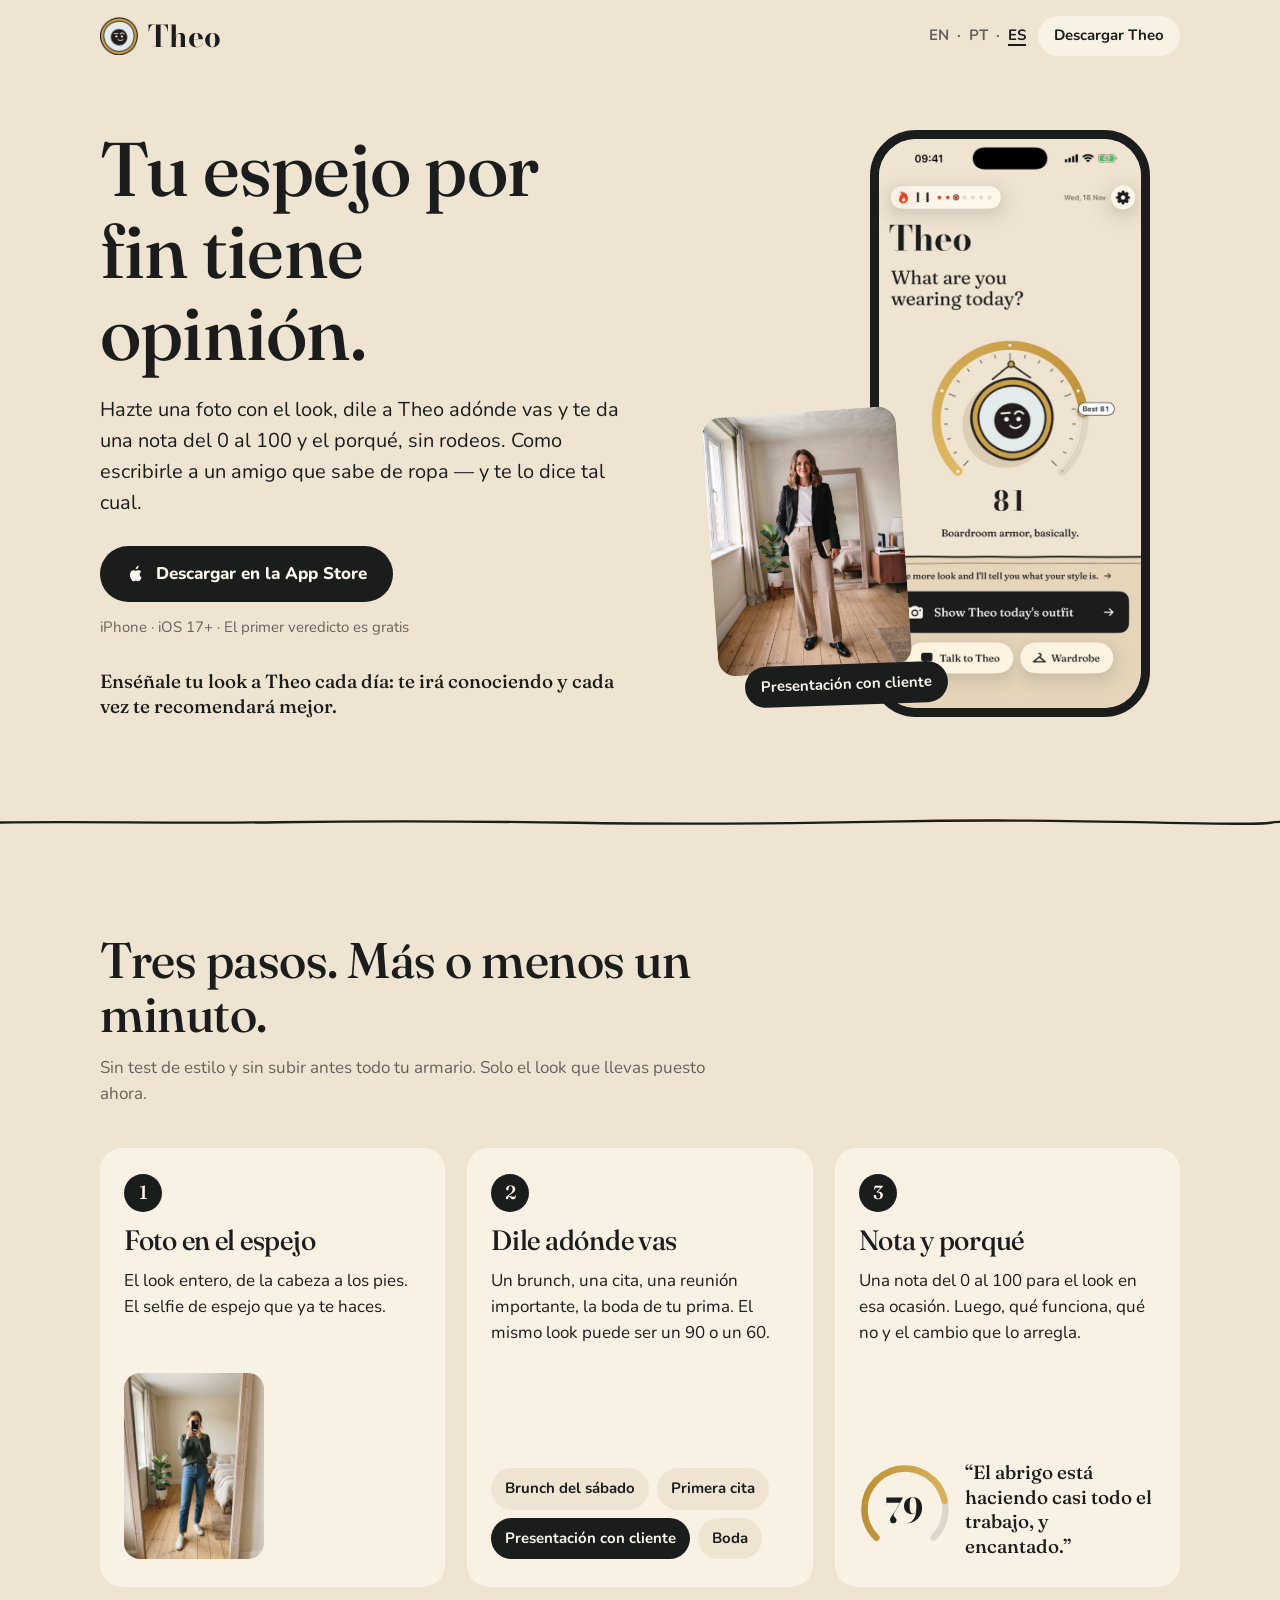
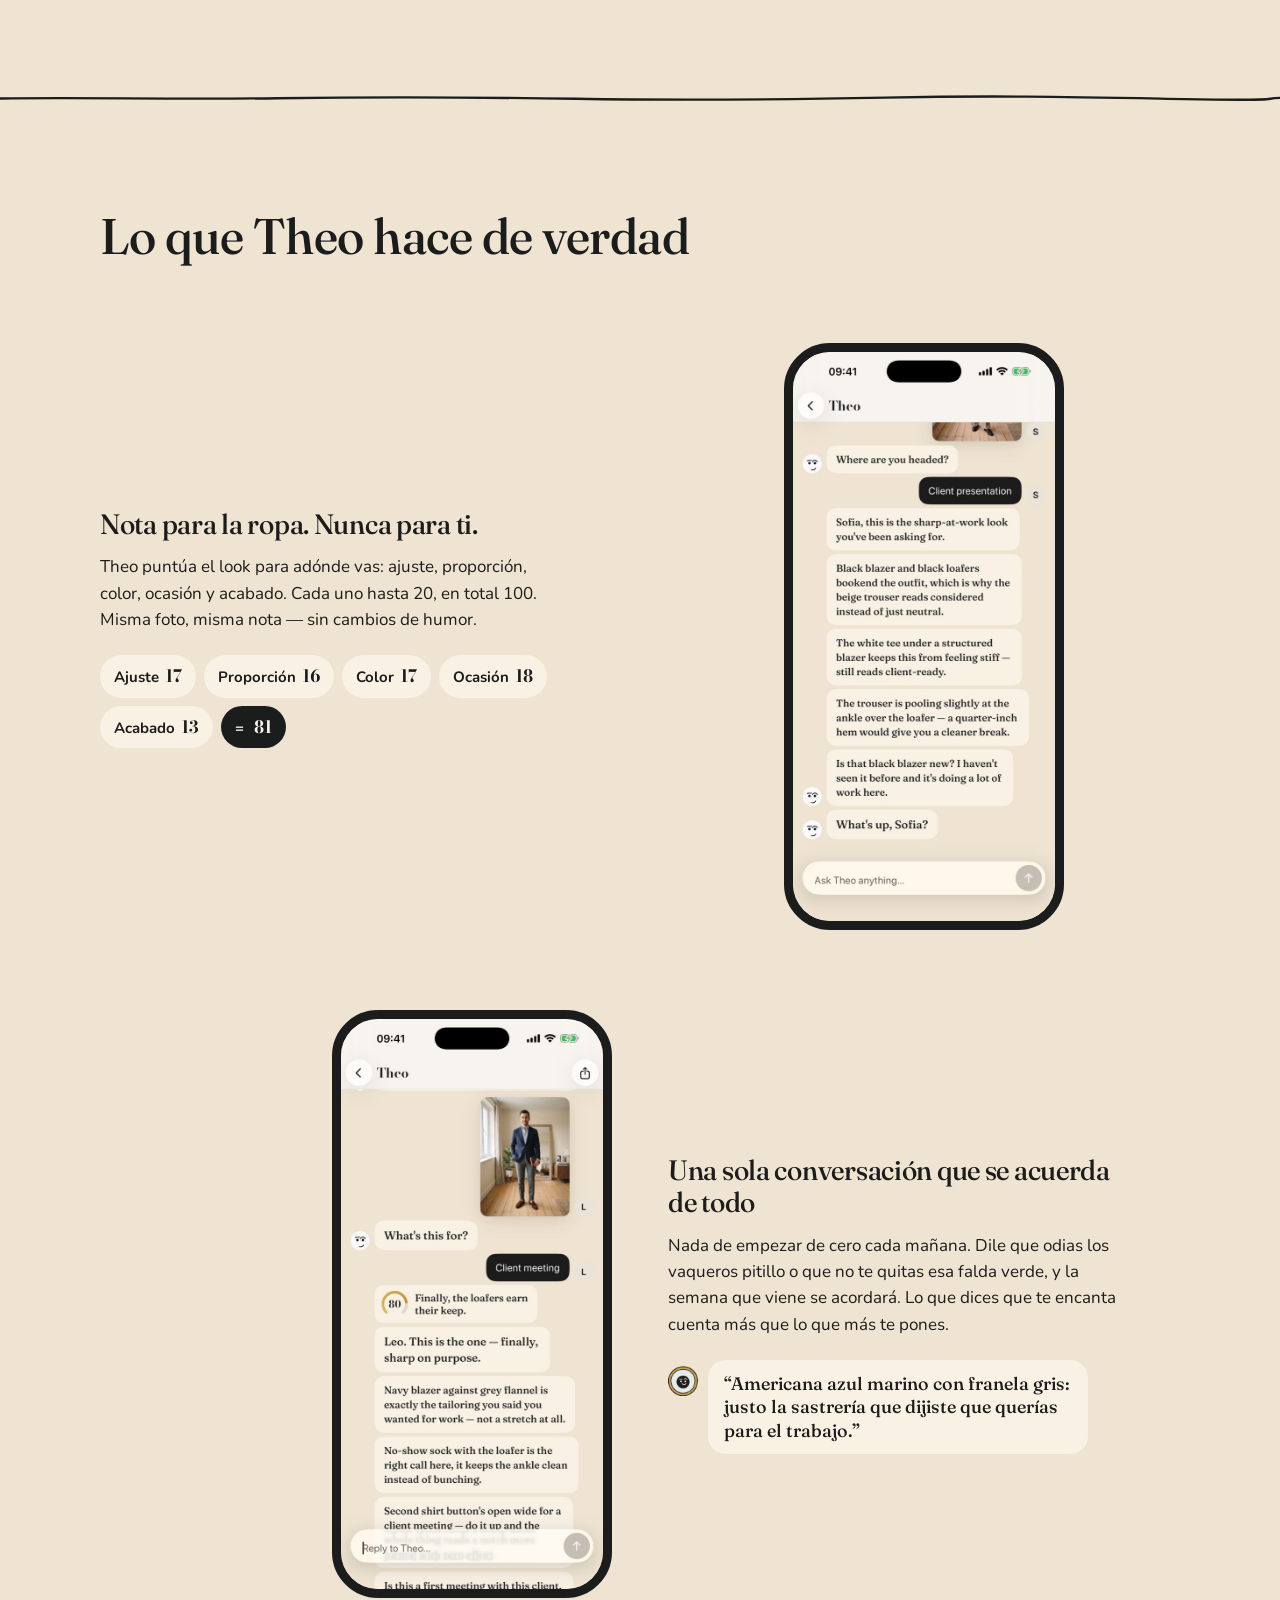
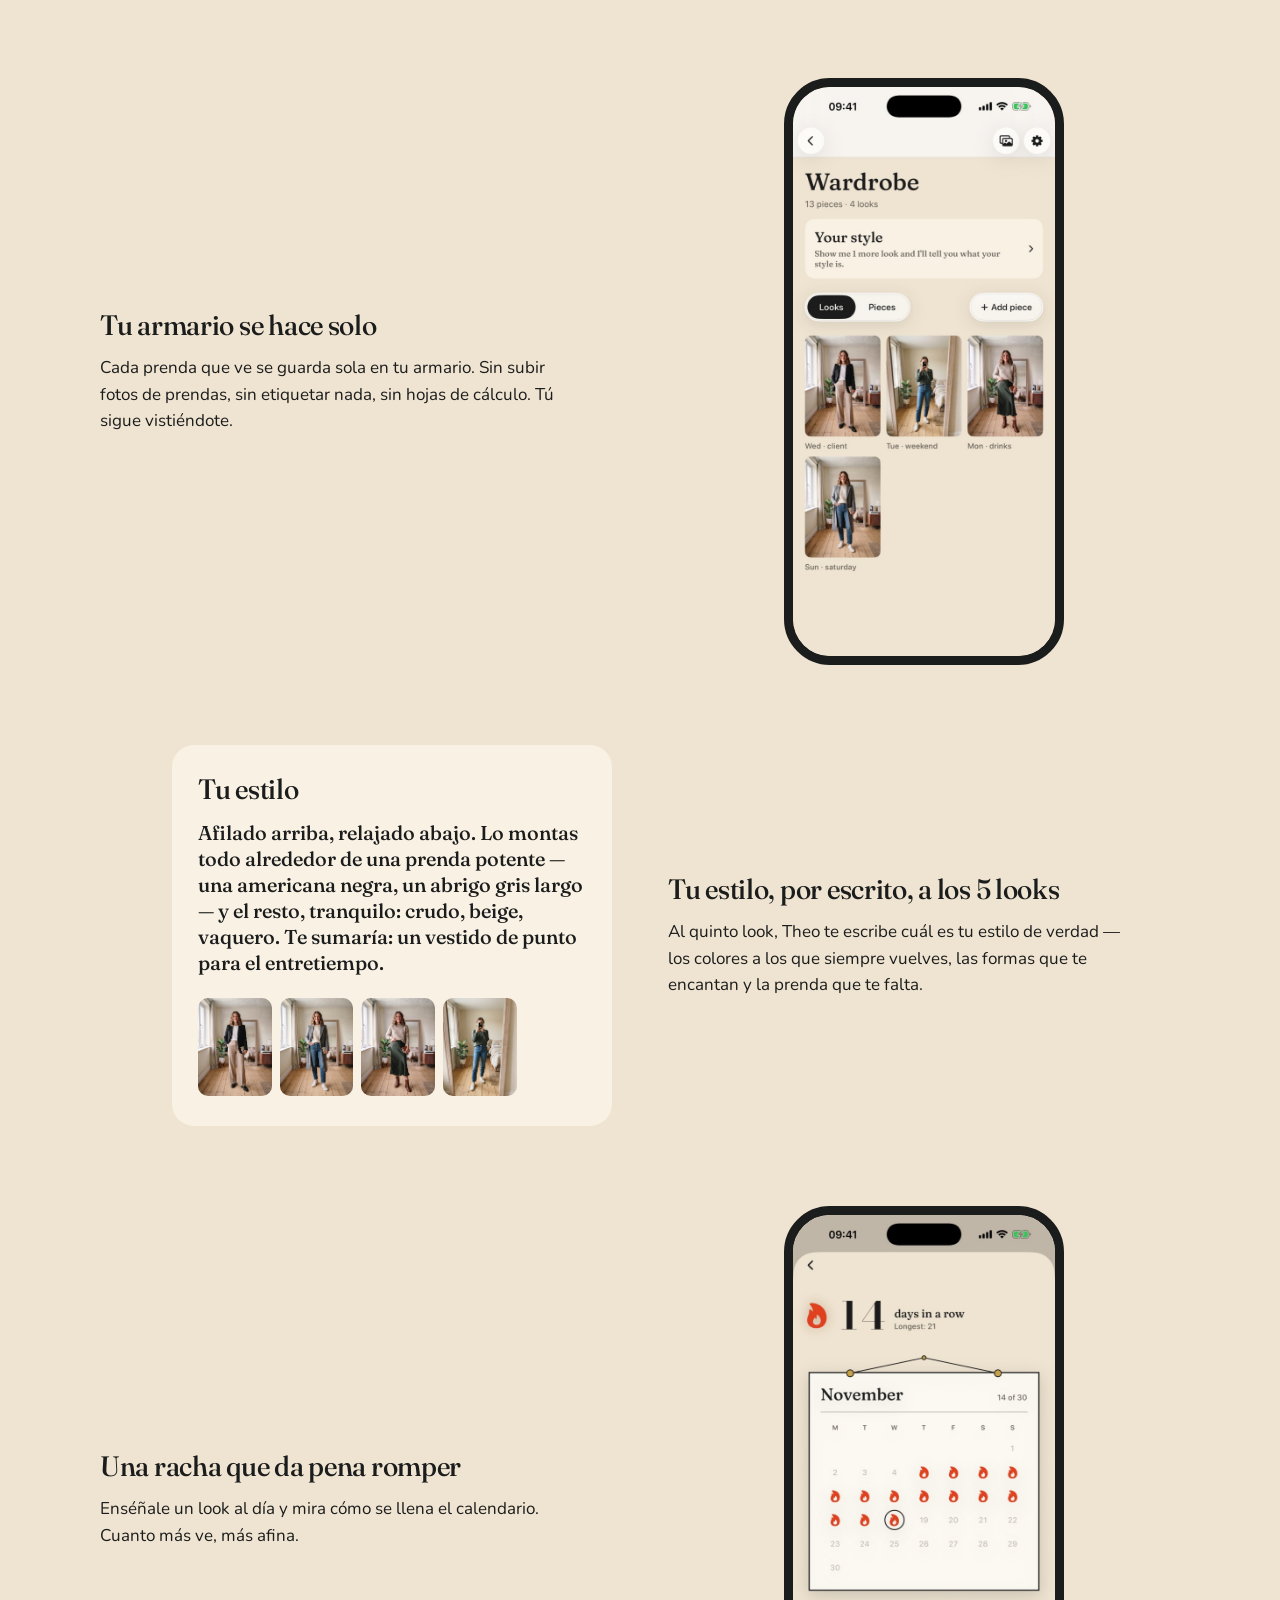
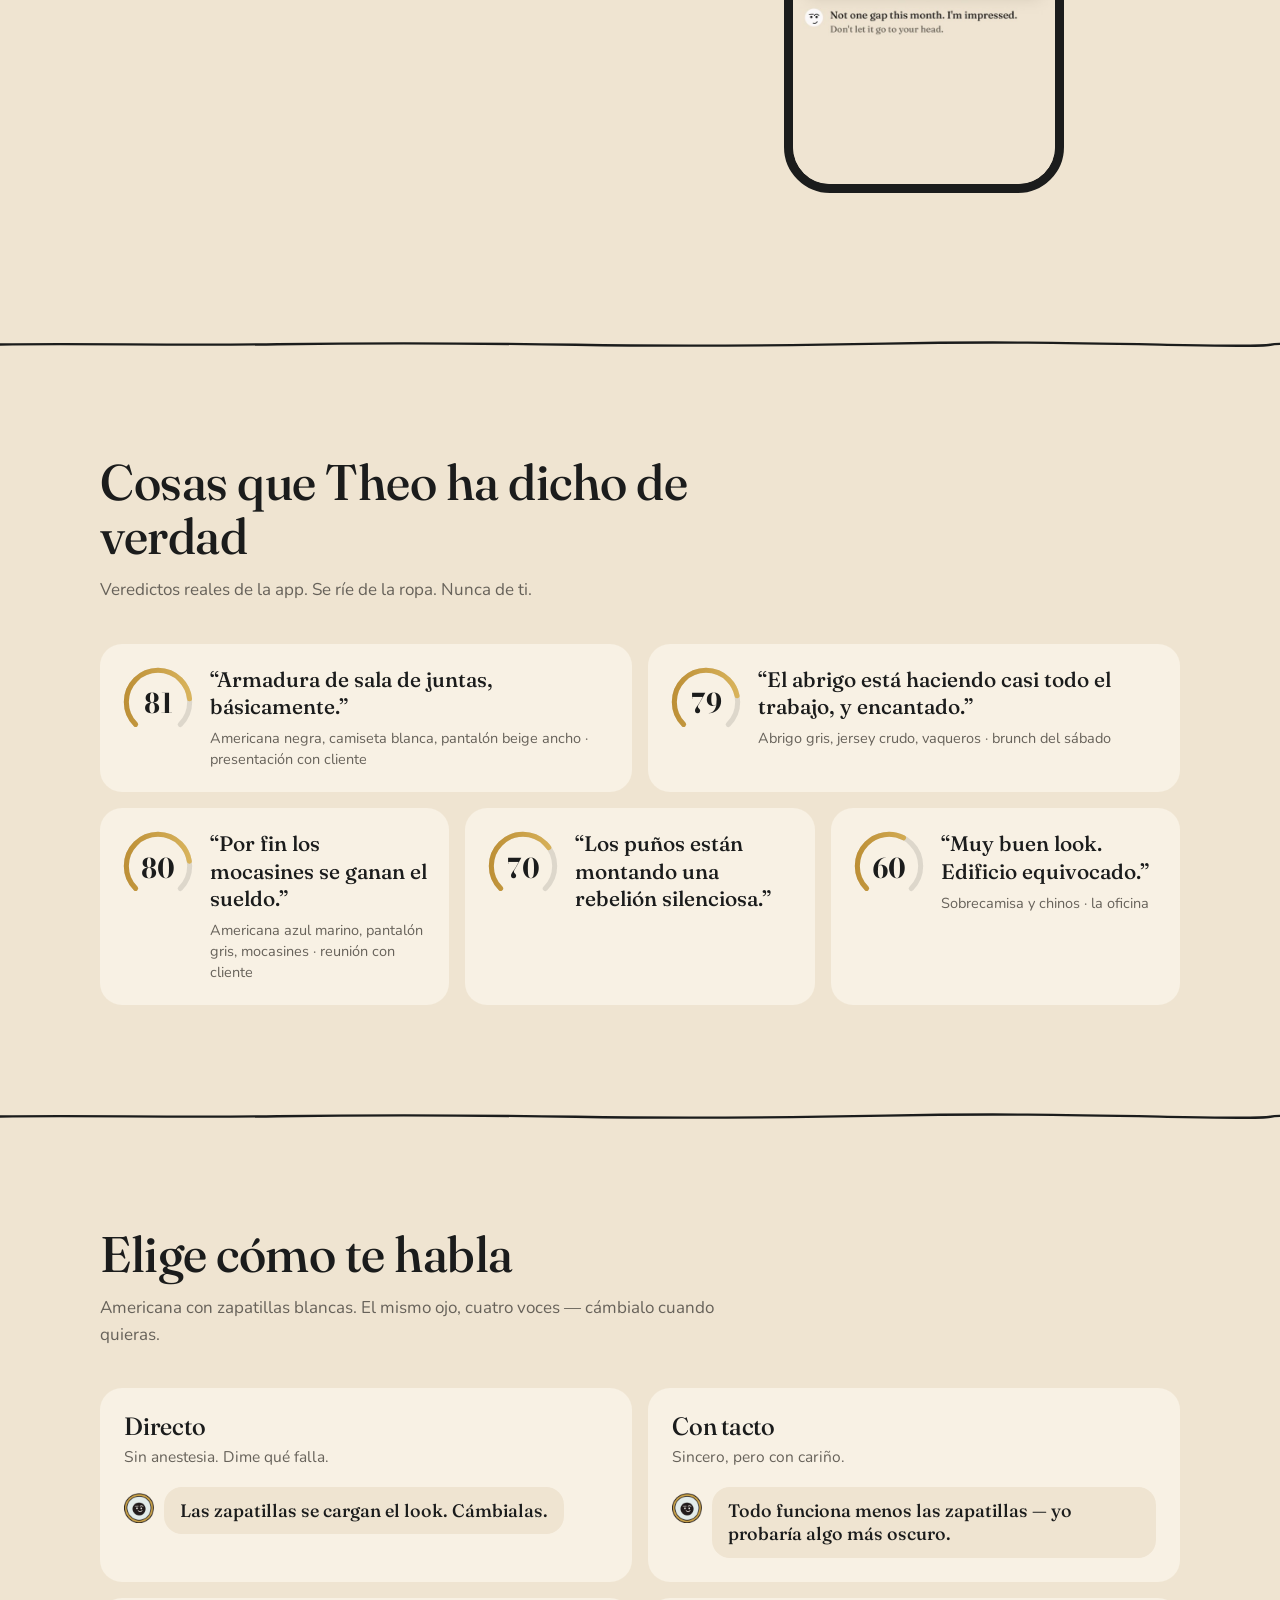
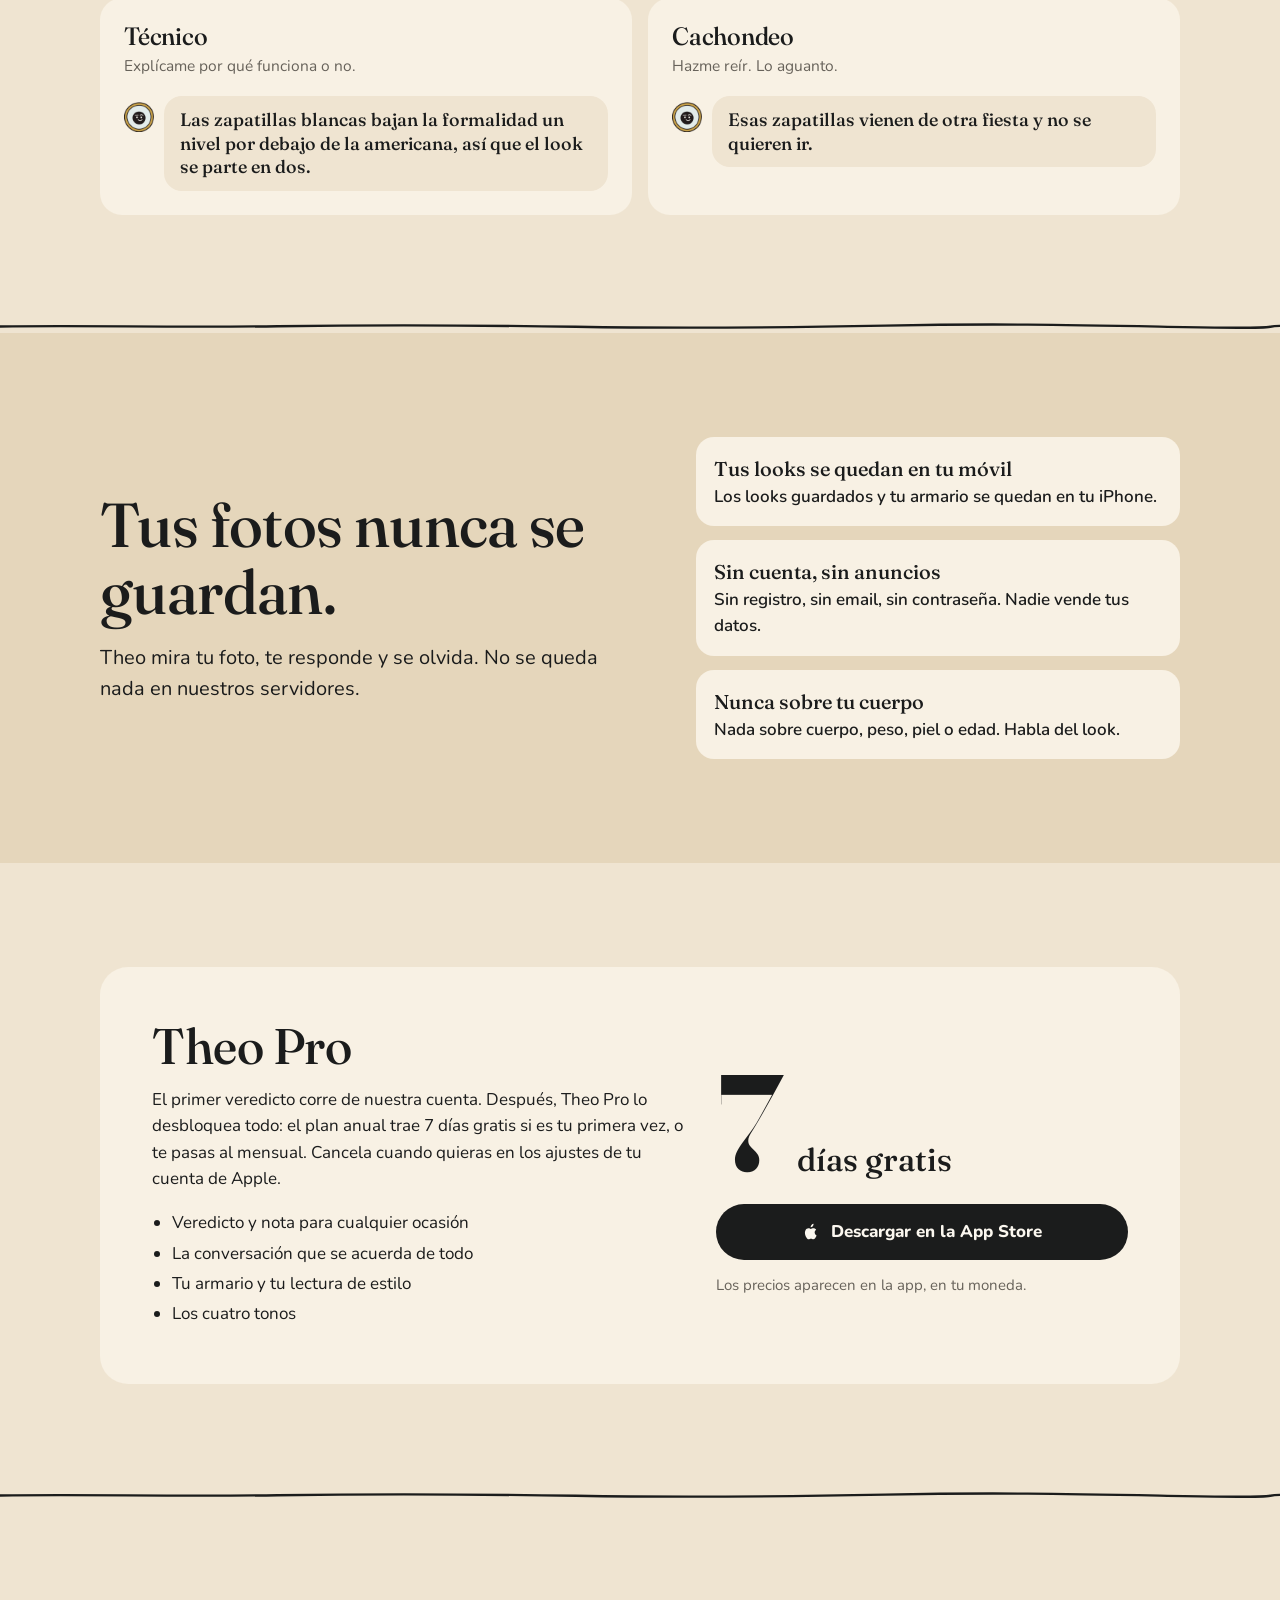
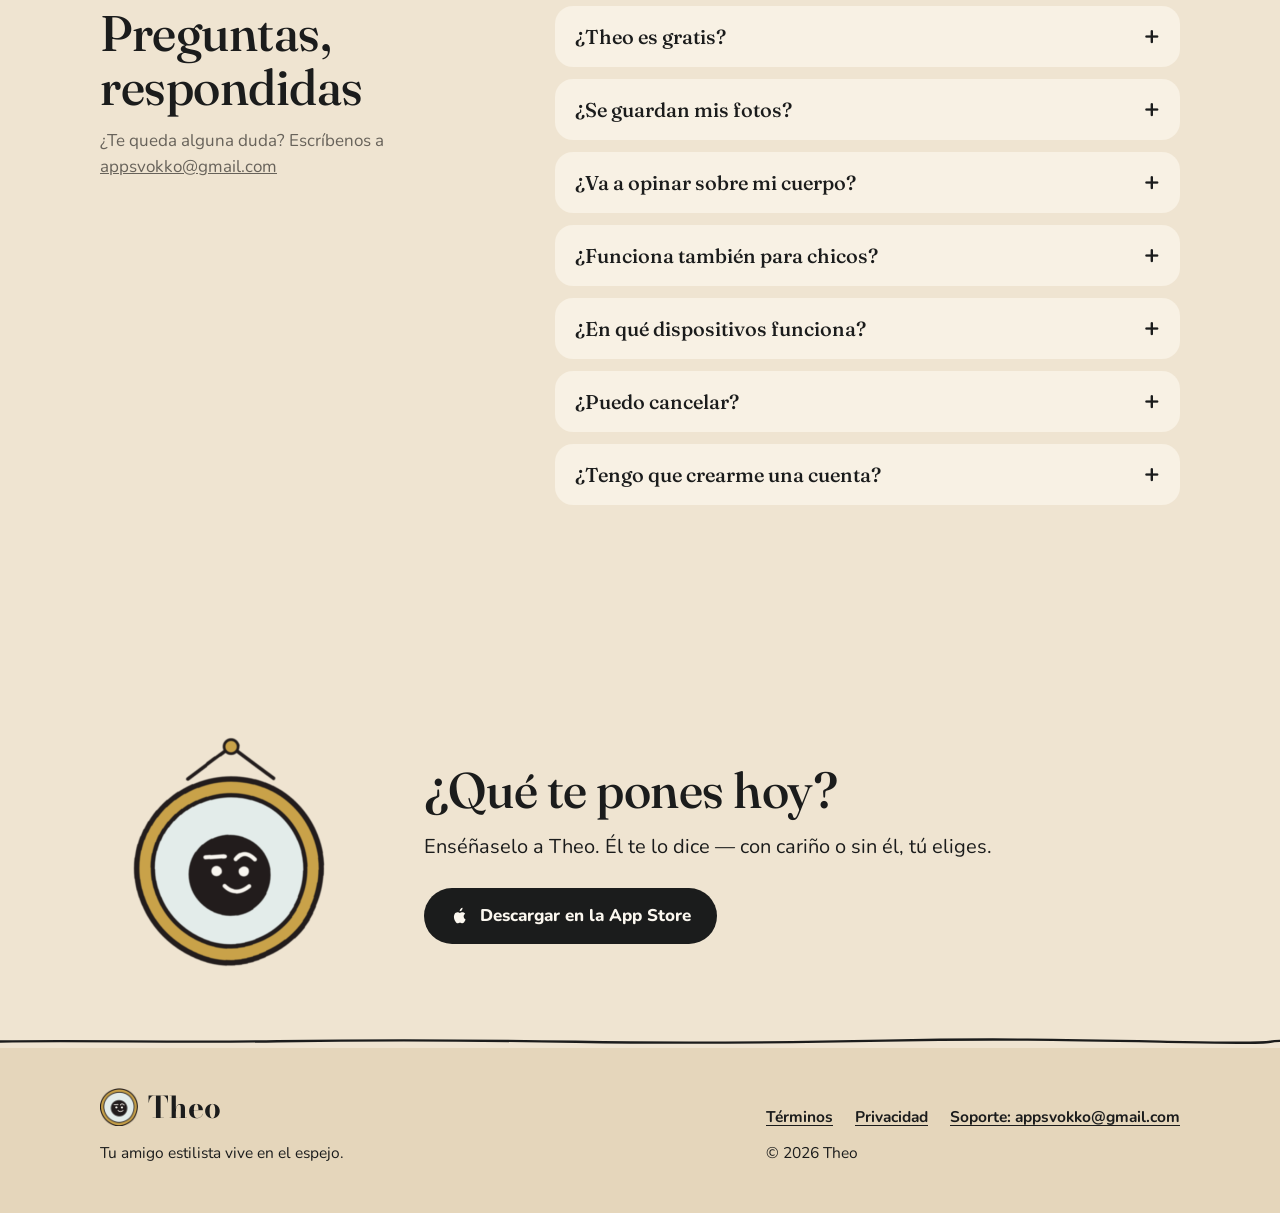
==== es/index.html @ 152b47f1 "Site: e62d2ea do repositório do app" ====
<!doctype html>
<html lang="es-ES">
<head>
  <meta charset="utf-8">
  <meta name="viewport" content="width=device-width, initial-scale=1">
  <title>Theo — el amigo estilista que vive en tu espejo</title>
  <meta name="description" content="Enséñale tu look a Theo, dile adónde vas y recibe una nota del 0 al 100 con el porqué, sin rodeos. Se acuerda de lo que te encanta. Las fotos nunca se guardan.">
  <meta name="theme-color" content="#EFE4D1">
  <link rel="alternate" hreflang="en" href="https://raphaelbasile13.github.io/theo-site/">
  <link rel="alternate" hreflang="pt-BR" href="https://raphaelbasile13.github.io/theo-site/pt/">
  <link rel="alternate" hreflang="es-ES" href="https://raphaelbasile13.github.io/theo-site/es/">
  <link rel="alternate" hreflang="x-default" href="https://raphaelbasile13.github.io/theo-site/">
  <!-- Open Graph / prévias de link -->
  <meta property="og:type" content="website">
  <meta property="og:site_name" content="Theo">
  <meta property="og:title" content="Theo — el amigo estilista que vive en tu espejo">
  <meta property="og:description" content="Enséñale tu look a Theo, dile adónde vas y recibe una nota del 0 al 100 con el porqué, sin rodeos. Se acuerda de lo que te encanta. Las fotos nunca se guardan.">
  <meta property="og:url" content="https://raphaelbasile13.github.io/theo-site/es/">
  <meta property="og:image" content="https://raphaelbasile13.github.io/theo-site/assets/og.jpg">
  <meta property="og:image:width" content="1200">
  <meta property="og:image:height" content="630">
  <meta property="og:locale" content="es_ES">
  <meta name="twitter:card" content="summary_large_image">
  <link rel="icon" type="image/png" href="../assets/mirror-theo.png">
  <link rel="apple-touch-icon" href="../assets/apple-touch-icon.png">
  <!-- Fontes: Fraunces (voz do Theo e títulos), Bodoni Moda (só "Theo" e números grandes), Nunito (o resto) -->
  <link rel="preconnect" href="https://fonts.googleapis.com">
  <link rel="preconnect" href="https://fonts.gstatic.com" crossorigin>
  <link rel="stylesheet" href="https://fonts.googleapis.com/css2?family=Bodoni+Moda:opsz,wght@6..96,700&family=Fraunces:opsz,wght@9..144,500&family=Nunito:wght@400;600;700;800&display=swap">
  <link rel="stylesheet" href="../styles.css">
</head>
<body>
  <a class="skip" href="#main">Saltar al contenido</a>

  <!-- O degradê dourado do medidor, usado por todos os medidores da página -->
  <svg width="0" height="0" style="position:absolute" aria-hidden="true" focusable="false">
    <defs><linearGradient id="gold" x1="0" y1="0" x2="1" y2="1"><stop offset="0" stop-color="#DEBA62"/><stop offset="1" stop-color="#B8892F"/></linearGradient></defs>
  </svg>

  <header class="site-header">
    <div class="wrap">
      <a class="logo" href="./" aria-label="Theo"><img src="../assets/mirror-theo.png" alt="" width="38" height="38"><span>Theo</span></a>
      <div class="header-right">
        <nav aria-label="Language">
          <ul class="langs">
          <li><a href="../" lang="en" title="English">EN</a></li>
          <li><a href="../pt/" lang="pt-BR" title="Português (Brasil)">PT</a></li>
          <li><a href="./" lang="es-ES" title="Español (España)" aria-current="page">ES</a></li>
          </ul>
        </nav>
        <a class="pill header-cta" href="https://apps.apple.com/app/id6820095537">Descargar Theo</a>
      </div>
    </div>
  </header>

  <main id="main">

    <!-- Hero -->
    <section class="hero">
      <div class="wrap">
        <div>
          <h1>Tu espejo por fin tiene opinión.</h1>
          <p class="lede">Hazte una foto con el look, dile a Theo adónde vas y te da una nota del 0 al 100 y el porqué, sin rodeos. Como escribirle a un amigo que sabe de ropa — y te lo dice tal cual.</p>
          <a class="btn" href="https://apps.apple.com/app/id6820095537" aria-label="Descargar Theo en la App Store"><svg viewBox="0 0 24 24" aria-hidden="true"><path d="M16.37 12.6c.02 2.6 2.28 3.47 2.3 3.48-.02.06-.36 1.24-1.19 2.45-.72 1.05-1.46 2.09-2.63 2.11-1.15.02-1.52-.68-2.83-.68-1.32 0-1.73.66-2.82.7-1.13.04-1.99-1.13-2.71-2.18-1.48-2.14-2.6-6.04-1.09-8.68.75-1.31 2.1-2.14 3.56-2.16 1.11-.02 2.16.75 2.83.75.68 0 1.95-.92 3.29-.79.56.02 2.13.23 3.14 1.7-.08.05-1.87 1.1-1.85 3.3zM14.2 4.97c.6-.73 1-1.74.89-2.75-.86.03-1.91.58-2.53 1.3-.55.64-1.04 1.67-.91 2.65.96.07 1.94-.49 2.55-1.2z"/></svg><span>Descargar en la App Store</span></a>
          <p class="small-print muted">iPhone · iOS 17+ · El primer veredicto es gratis</p>
          <p class="promise voice">Enséñale tu look a Theo cada día: te irá conociendo y cada vez te recomendará mejor.</p>
        </div>
        <div class="stage">
          <div class="phone"><img src="../assets/sofia-home.jpg" alt="Pantalla de inicio de Theo: un medidor dorado alrededor de su espejo marcando 81, “Boardroom armor, basically.”" width="598" height="1300" fetchpriority="high"></div>
          <img class="look" src="../assets/w2.jpg" alt="Una mujer con americana negra, camiseta blanca y pantalón beige ancho, fotografiada delante de un espejo" width="612" height="820">
          <span class="occasion">Presentación con cliente</span>
        </div>
      </div>
    </section>

    <svg class="skirting" viewBox="0 0 1200 14" preserveAspectRatio="none" aria-hidden="true" focusable="false"><path d="M0 7.5 C 80 6.2, 160 8.6, 260 7.2 S 430 5.9, 540 7.8 S 720 8.9, 830 6.6 S 1010 6.1, 1110 8.1 S 1180 7.4, 1200 6.9"/></svg>

    <!-- Como funciona -->
    <section class="how" aria-labelledby="how-h">
      <div class="wrap">
        <div class="section-head">
          <h2 id="how-h">Tres pasos. Más o menos un minuto.</h2>
          <p class="muted">Sin test de estilo y sin subir antes todo tu armario. Solo el look que llevas puesto ahora.</p>
        </div>
        <ol class="steps">
          <li class="step">
            <span class="step-num" aria-hidden="true">1</span>
            <h3>Foto en el espejo</h3>
            <p>El look entero, de la cabeza a los pies. El selfie de espejo que ya te haces.</p>
            <div class="step-visual"><img src="../assets/w4.jpg" alt="Un selfie en el espejo: jersey verde, vaqueros rectos y zapatillas blancas" width="612" height="820" loading="lazy"></div>
          </li>
          <li class="step">
            <span class="step-num" aria-hidden="true">2</span>
            <h3>Dile adónde vas</h3>
            <p>Un brunch, una cita, una reunión importante, la boda de tu prima. El mismo look puede ser un 90 o un 60.</p>
            <div class="step-visual"><div class="chips"><span class="chip">Brunch del sábado</span><span class="chip">Primera cita</span><span class="chip is-on">Presentación con cliente</span><span class="chip">Boda</span></div></div>
          </li>
          <li class="step">
            <span class="step-num" aria-hidden="true">3</span>
            <h3>Nota y porqué</h3>
            <p>Una nota del 0 al 100 para el look en esa ocasión. Luego, qué funciona, qué no y el cambio que lo arregla.</p>
            <div class="step-visual"><div class="mini-verdict"><div class="gauge " role="img" aria-label="79/100"><svg viewBox="0 0 100 100" aria-hidden="true"><circle class="track" cx="50" cy="50" r="44"/><circle class="value" cx="50" cy="50" r="44" stroke-dasharray="163.81 276.46"/></svg><b aria-hidden="true">79</b></div><p class="voice">“El abrigo está haciendo casi todo el trabajo, y encantado.”</p></div></div>
          </li>
        </ol>
      </div>
    </section>

    <svg class="skirting" viewBox="0 0 1200 14" preserveAspectRatio="none" aria-hidden="true" focusable="false"><path d="M0 7.5 C 80 6.2, 160 8.6, 260 7.2 S 430 5.9, 540 7.8 S 720 8.9, 830 6.6 S 1010 6.1, 1110 8.1 S 1180 7.4, 1200 6.9"/></svg>

    <!-- O que o Theo faz -->
    <section class="features" aria-labelledby="feat-h">
      <div class="wrap">
        <div class="section-head"><h2 id="feat-h">Lo que Theo hace de verdad</h2></div>

        <article class="feature">
          <div class="copy">
            <h3>Nota para la ropa. Nunca para ti.</h3>
            <p>Theo puntúa el look para adónde vas: ajuste, proporción, color, ocasión y acabado. Cada uno hasta 20, en total 100. Misma foto, misma nota — sin cambios de humor.</p>
            <ul class="criteria"><li>Ajuste<span>17</span></li><li>Proporción<span>16</span></li><li>Color<span>17</span></li><li>Ocasión<span>18</span></li><li>Acabado<span>13</span></li><li class="total">= <span>81</span></li></ul>
          </div>
          <div class="media"><div class="phone"><img src="../assets/sofia-conversation.jpg" alt="Veredicto de Theo en la conversación, en inglés: le dice a Sofía que este es el look de trabajo impecable que pedía, con notas concretas sobre la americana, la camiseta y el pantalón" width="598" height="1300" loading="lazy"></div></div>
        </article>

        <article class="feature flip">
          <div class="copy">
            <h3>Una sola conversación que se acuerda de todo</h3>
            <p>Nada de empezar de cero cada mañana. Dile que odias los vaqueros pitillo o que no te quitas esa falda verde, y la semana que viene se acordará. Lo que dices que te encanta cuenta más que lo que más te pones.</p>
            <div class="bubble callout"><img src="../assets/mirror-theo.png" alt="" width="30" height="30" loading="lazy"><p class="voice">“Americana azul marino con franela gris: justo la sastrería que dijiste que querías para el trabajo.”</p></div>
          </div>
          <div class="media"><div class="phone"><img src="../assets/leo-verdict-photo.jpg" alt="Una conversación en la que Theo señala que la americana azul marino es justo la sastrería que la persona dijo que quería para el trabajo" width="598" height="1300" loading="lazy"></div></div>
        </article>

        <article class="feature">
          <div class="copy">
            <h3>Tu armario se hace solo</h3>
            <p>Cada prenda que ve se guarda sola en tu armario. Sin subir fotos de prendas, sin etiquetar nada, sin hojas de cálculo. Tú sigue vistiéndote.</p>
          </div>
          <div class="media"><div class="phone"><img src="../assets/sofia-wardrobe.jpg" alt="La pantalla de armario con cuatro looks guardados: cliente, finde, copas y sábado" width="598" height="1300" loading="lazy"></div></div>
        </article>

        <article class="feature flip">
          <div class="copy">
            <h3>Tu estilo, por escrito, a los 5 looks</h3>
            <p>Al quinto look, Theo te escribe cuál es tu estilo de verdad — los colores a los que siempre vuelves, las formas que te encantan y la prenda que te falta.</p>
          </div>
          <div class="media">
            <div class="style-read">
              <h3>Tu estilo</h3>
              <p class="voice">Afilado arriba, relajado abajo. Lo montas todo alrededor de una prenda potente — una americana negra, un abrigo gris largo — y el resto, tranquilo: crudo, beige, vaquero. Te sumaría: un vestido de punto para el entretiempo.</p>
              <div class="looks" role="img" aria-label="Cuatro de los looks detrás de esta lectura de estilo">
                <img src="../assets/w2.jpg" alt="" width="612" height="820" loading="lazy">
                <img src="../assets/w1.jpg" alt="" width="612" height="820" loading="lazy">
                <img src="../assets/w3.jpg" alt="" width="612" height="820" loading="lazy">
                <img src="../assets/w4.jpg" alt="" width="612" height="820" loading="lazy">
              </div>
            </div>
          </div>
        </article>

        <article class="feature">
          <div class="copy">
            <h3>Una racha que da pena romper</h3>
            <p>Enséñale un look al día y mira cómo se llena el calendario. Cuanto más ve, más afina.</p>
          </div>
          <div class="media"><div class="phone"><img src="../assets/sofia-streak.jpg" alt="La pantalla de la racha: 14 días seguidos en un calendario de papel de noviembre" width="598" height="1300" loading="lazy"></div></div>
        </article>
      </div>
    </section>

    <svg class="skirting" viewBox="0 0 1200 14" preserveAspectRatio="none" aria-hidden="true" focusable="false"><path d="M0 7.5 C 80 6.2, 160 8.6, 260 7.2 S 430 5.9, 540 7.8 S 720 8.9, 830 6.6 S 1010 6.1, 1110 8.1 S 1180 7.4, 1200 6.9"/></svg>

    <!-- Frases reais do app -->
    <section class="said" aria-labelledby="said-h">
      <div class="wrap">
        <div class="section-head">
          <h2 id="said-h">Cosas que Theo ha dicho de verdad</h2>
          <p class="muted">Veredictos reales de la app. Se ríe de la ropa. Nunca de ti.</p>
        </div>
        <ul class="quotes">
        <li class="quote">
          <div class="gauge sm" role="img" aria-label="81/100"><svg viewBox="0 0 100 100" aria-hidden="true"><circle class="track" cx="50" cy="50" r="44"/><circle class="value" cx="50" cy="50" r="44" stroke-dasharray="167.95 276.46"/></svg><b aria-hidden="true">81</b></div>
          <div><p class="voice">“Armadura de sala de juntas, básicamente.”</p><small>Americana negra, camiseta blanca, pantalón beige ancho · presentación con cliente</small></div>
        </li>
        <li class="quote">
          <div class="gauge sm" role="img" aria-label="79/100"><svg viewBox="0 0 100 100" aria-hidden="true"><circle class="track" cx="50" cy="50" r="44"/><circle class="value" cx="50" cy="50" r="44" stroke-dasharray="163.81 276.46"/></svg><b aria-hidden="true">79</b></div>
          <div><p class="voice">“El abrigo está haciendo casi todo el trabajo, y encantado.”</p><small>Abrigo gris, jersey crudo, vaqueros · brunch del sábado</small></div>
        </li>
        <li class="quote">
          <div class="gauge sm" role="img" aria-label="80/100"><svg viewBox="0 0 100 100" aria-hidden="true"><circle class="track" cx="50" cy="50" r="44"/><circle class="value" cx="50" cy="50" r="44" stroke-dasharray="165.88 276.46"/></svg><b aria-hidden="true">80</b></div>
          <div><p class="voice">“Por fin los mocasines se ganan el sueldo.”</p><small>Americana azul marino, pantalón gris, mocasines · reunión con cliente</small></div>
        </li>
        <li class="quote">
          <div class="gauge sm" role="img" aria-label="70/100"><svg viewBox="0 0 100 100" aria-hidden="true"><circle class="track" cx="50" cy="50" r="44"/><circle class="value" cx="50" cy="50" r="44" stroke-dasharray="145.15 276.46"/></svg><b aria-hidden="true">70</b></div>
          <div><p class="voice">“Los puños están montando una rebelión silenciosa.”</p></div>
        </li>
        <li class="quote">
          <div class="gauge sm" role="img" aria-label="60/100"><svg viewBox="0 0 100 100" aria-hidden="true"><circle class="track" cx="50" cy="50" r="44"/><circle class="value" cx="50" cy="50" r="44" stroke-dasharray="124.41 276.46"/></svg><b aria-hidden="true">60</b></div>
          <div><p class="voice">“Muy buen look. Edificio equivocado.”</p><small>Sobrecamisa y chinos · la oficina</small></div>
        </li>
        </ul>
      </div>
    </section>

    <svg class="skirting" viewBox="0 0 1200 14" preserveAspectRatio="none" aria-hidden="true" focusable="false"><path d="M0 7.5 C 80 6.2, 160 8.6, 260 7.2 S 430 5.9, 540 7.8 S 720 8.9, 830 6.6 S 1010 6.1, 1110 8.1 S 1180 7.4, 1200 6.9"/></svg>

    <!-- Tons -->
    <section class="tones-section" aria-labelledby="tones-h">
      <div class="wrap">
        <div class="section-head">
          <h2 id="tones-h">Elige cómo te habla</h2>
          <p class="muted">Americana con zapatillas blancas. El mismo ojo, cuatro voces — cámbialo cuando quieras.</p>
        </div>
        <ul class="tones">
        <li class="tone">
          <h3>Directo</h3>
          <p class="muted">Sin anestesia. Dime qué falla.</p>
          <div class="bubble"><img src="../assets/mirror-theo.png" alt="" width="34" height="34" loading="lazy"><p class="voice">Las zapatillas se cargan el look. Cámbialas.</p></div>
        </li>
        <li class="tone">
          <h3>Con tacto</h3>
          <p class="muted">Sincero, pero con cariño.</p>
          <div class="bubble"><img src="../assets/mirror-theo.png" alt="" width="34" height="34" loading="lazy"><p class="voice">Todo funciona menos las zapatillas — yo probaría algo más oscuro.</p></div>
        </li>
        <li class="tone">
          <h3>Técnico</h3>
          <p class="muted">Explícame por qué funciona o no.</p>
          <div class="bubble"><img src="../assets/mirror-theo.png" alt="" width="34" height="34" loading="lazy"><p class="voice">Las zapatillas blancas bajan la formalidad un nivel por debajo de la americana, así que el look se parte en dos.</p></div>
        </li>
        <li class="tone">
          <h3>Cachondeo</h3>
          <p class="muted">Hazme reír. Lo aguanto.</p>
          <div class="bubble"><img src="../assets/mirror-theo.png" alt="" width="34" height="34" loading="lazy"><p class="voice">Esas zapatillas vienen de otra fiesta y no se quieren ir.</p></div>
        </li>
        </ul>
      </div>
    </section>

    <svg class="skirting" viewBox="0 0 1200 14" preserveAspectRatio="none" aria-hidden="true" focusable="false"><path d="M0 7.5 C 80 6.2, 160 8.6, 260 7.2 S 430 5.9, 540 7.8 S 720 8.9, 830 6.6 S 1010 6.1, 1110 8.1 S 1180 7.4, 1200 6.9"/></svg>

    <!-- Privacidade (na faixa de baixo) -->
    <section class="privacy band" aria-labelledby="privacy-h">
      <div class="wrap">
        <div>
          <h2 id="privacy-h" class="never-stored">Tus fotos nunca se guardan.</h2>
          <p class="lede" style="margin-top:16px">Theo mira tu foto, te responde y se olvida. No se queda nada en nuestros servidores.</p>
        </div>
        <ul class="facts">
          <li><strong>Tus looks se quedan en tu móvil</strong>Los looks guardados y tu armario se quedan en tu iPhone.</li>
          <li><strong>Sin cuenta, sin anuncios</strong>Sin registro, sin email, sin contraseña. Nadie vende tus datos.</li>
          <li><strong>Nunca sobre tu cuerpo</strong>Nada sobre cuerpo, peso, piel o edad. Habla del look.</li>
        </ul>
      </div>
    </section>

    <!-- Assinatura (sem preços: o preço só vem da loja) -->
    <section class="pricing" aria-labelledby="pro-h">
      <div class="wrap">
        <div class="pro">
          <div>
            <h2 id="pro-h">Theo Pro</h2>
            <p>El primer veredicto corre de nuestra cuenta. Después, Theo Pro lo desbloquea todo: el plan anual trae 7 días gratis si es tu primera vez, o te pasas al mensual. Cancela cuando quieras en los ajustes de tu cuenta de Apple.</p>
            <ul><li>Veredicto y nota para cualquier ocasión</li><li>La conversación que se acuerda de todo</li><li>Tu armario y tu lectura de estilo</li><li>Los cuatro tonos</li></ul>
          </div>
          <div>
            <p class="big-seven"><b>7</b><span>días gratis</span></p>
            <div style="margin-top:22px"><a class="btn" href="https://apps.apple.com/app/id6820095537" aria-label="Descargar Theo en la App Store"><svg viewBox="0 0 24 24" aria-hidden="true"><path d="M16.37 12.6c.02 2.6 2.28 3.47 2.3 3.48-.02.06-.36 1.24-1.19 2.45-.72 1.05-1.46 2.09-2.63 2.11-1.15.02-1.52-.68-2.83-.68-1.32 0-1.73.66-2.82.7-1.13.04-1.99-1.13-2.71-2.18-1.48-2.14-2.6-6.04-1.09-8.68.75-1.31 2.1-2.14 3.56-2.16 1.11-.02 2.16.75 2.83.75.68 0 1.95-.92 3.29-.79.56.02 2.13.23 3.14 1.7-.08.05-1.87 1.1-1.85 3.3zM14.2 4.97c.6-.73 1-1.74.89-2.75-.86.03-1.91.58-2.53 1.3-.55.64-1.04 1.67-.91 2.65.96.07 1.94-.49 2.55-1.2z"/></svg><span>Descargar en la App Store</span></a></div>
            <p class="small-print muted">Los precios aparecen en la app, en tu moneda.</p>
          </div>
        </div>
      </div>
    </section>

    <svg class="skirting" viewBox="0 0 1200 14" preserveAspectRatio="none" aria-hidden="true" focusable="false"><path d="M0 7.5 C 80 6.2, 160 8.6, 260 7.2 S 430 5.9, 540 7.8 S 720 8.9, 830 6.6 S 1010 6.1, 1110 8.1 S 1180 7.4, 1200 6.9"/></svg>

    <!-- Perguntas frequentes -->
    <section class="faq" aria-labelledby="faq-h">
      <div class="wrap">
        <div>
          <h2 id="faq-h">Preguntas, respondidas</h2>
          <p class="muted" style="margin-top:14px">¿Te queda alguna duda? Escríbenos a <a href="mailto:appsvokko@gmail.com">appsvokko@gmail.com</a></p>
        </div>
        <div class="faq-list">
          <details>
            <summary>¿Theo es gratis?</summary>
            <p>El primer veredicto es gratis. Después es Theo Pro: anual, con 7 días gratis si es tu primera vez, o mensual. Verás el precio exacto en la app antes de pagar nada.</p>
          </details>
          <details>
            <summary>¿Se guardan mis fotos?</summary>
            <p>No. Tu foto le llega a Theo para que la vea y nunca se guarda en nuestros servidores. Los looks que guardas se quedan en tu móvil.</p>
          </details>
          <details>
            <summary>¿Va a opinar sobre mi cuerpo?</summary>
            <p>Nunca. Ni cuerpo, ni peso, ni piel, ni edad. Habla del look: la ropa, cómo combinan las prendas y si encajan con la ocasión. La cara y el pelo solo salen como parte del estilismo.</p>
          </details>
          <details>
            <summary>¿Funciona también para chicos?</summary>
            <p>Sí. Theo viste a cualquiera — trajes, zapatillas y esa sobrecamisa que siempre acaba yendo a la oficina.</p>
          </details>
          <details>
            <summary>¿En qué dispositivos funciona?</summary>
            <p>En iPhone, con iOS 17 o posterior. Theo es para mayores de 16 años.</p>
          </details>
          <details>
            <summary>¿Puedo cancelar?</summary>
            <p>Cuando quieras, en las suscripciones de tu cuenta de Apple. Cancela al menos un día antes de que acabe la semana gratis y no te cobran nada.</p>
          </details>
          <details>
            <summary>¿Tengo que crearme una cuenta?</summary>
            <p>No. Sin registro, sin email, sin contraseña. Abres la app y le enseñas tu look.</p>
          </details>
        </div>
      </div>
    </section>

    <!-- Chamada final -->
    <section class="final" aria-labelledby="final-h">
      <div class="wrap">
        <img class="mirror" src="../assets/mirror-hanging.png" alt="Theo: una cara sonriente dentro de un espejo redondo dorado" width="480" height="520" loading="lazy">
        <div>
          <h2 id="final-h">¿Qué te pones hoy?</h2>
          <p class="lede">Enséñaselo a Theo. Él te lo dice — con cariño o sin él, tú eliges.</p>
          <a class="btn" href="https://apps.apple.com/app/id6820095537" aria-label="Descargar Theo en la App Store"><svg viewBox="0 0 24 24" aria-hidden="true"><path d="M16.37 12.6c.02 2.6 2.28 3.47 2.3 3.48-.02.06-.36 1.24-1.19 2.45-.72 1.05-1.46 2.09-2.63 2.11-1.15.02-1.52-.68-2.83-.68-1.32 0-1.73.66-2.82.7-1.13.04-1.99-1.13-2.71-2.18-1.48-2.14-2.6-6.04-1.09-8.68.75-1.31 2.1-2.14 3.56-2.16 1.11-.02 2.16.75 2.83.75.68 0 1.95-.92 3.29-.79.56.02 2.13.23 3.14 1.7-.08.05-1.87 1.1-1.85 3.3zM14.2 4.97c.6-.73 1-1.74.89-2.75-.86.03-1.91.58-2.53 1.3-.55.64-1.04 1.67-.91 2.65.96.07 1.94-.49 2.55-1.2z"/></svg><span>Descargar en la App Store</span></a>
        </div>
      </div>
    </section>

  </main>

  <svg class="skirting" viewBox="0 0 1200 14" preserveAspectRatio="none" aria-hidden="true" focusable="false"><path d="M0 7.5 C 80 6.2, 160 8.6, 260 7.2 S 430 5.9, 540 7.8 S 720 8.9, 830 6.6 S 1010 6.1, 1110 8.1 S 1180 7.4, 1200 6.9"/></svg>
  <footer class="site-footer band">
    <div class="wrap">
      <div>
        <a class="logo" href="./" aria-label="Theo"><img src="../assets/mirror-theo.png" alt="" width="38" height="38"><span>Theo</span></a>
        <p class="tagline">Tu amigo estilista vive en el espejo.</p>
      </div>
      <div>
        <nav aria-label="Footer">
          <ul>
            <li><a href="https://no-filter-api.aistylist.workers.dev/es/terms">Términos</a></li>
            <li><a href="https://no-filter-api.aistylist.workers.dev/es/privacy">Privacidad</a></li>
            <li><a href="mailto:appsvokko@gmail.com">Soporte: appsvokko@gmail.com</a></li>
          </ul>
        </nav>
        <p style="margin-top:12px">© 2026 Theo</p>
      </div>
    </div>
  </footer>
</body>
</html>
---- styles.css ----
/* Theo — landing page
   Um só arquivo de estilo para as três línguas (EN, PT, ES).
   Sistema visual do app: a parede do quarto (#EFE4D1), a faixa de baixo
   (#E5D6BB), superfícies chapadas (#F8F1E4), tinta, um só cinza e o dourado
   do espelho. Vermelho não aparece aqui: no Theo ele só quer dizer
   "streak cumprido hoje". */

:root {
  color-scheme: light;
  --wall: #EFE4D1;      /* a parede: fundo de quase tudo */
  --band: #E5D6BB;      /* a faixa abaixo do rodameio */
  --surface: #F8F1E4;   /* cartões e balões: chapados, sem borda, sem sombra */
  --ink: #1B1C1C;
  --ink-soft: #67625A;  /* o único cinza: só na parede e nas superfícies claras */
  --gold-1: #DEBA62;
  --gold-2: #B8892F;
  --paper: #FBF7EF;     /* texto claro dentro do botão de tinta */

  --serif: "Fraunces", Georgia, "Times New Roman", serif;
  --didone: "Bodoni Moda", "Didot", "Bodoni 72", Georgia, serif;
  --sans: "Nunito", ui-rounded, "SF Pro Rounded", system-ui, -apple-system, "Segoe UI", sans-serif;

  --gutter: 20px;
  --max: 1120px;
  --radius: 22px;
}

*, *::before, *::after { box-sizing: border-box; }

html { -webkit-text-size-adjust: 100%; scroll-behavior: smooth; }

body {
  margin: 0;
  background: var(--wall);
  color: var(--ink);
  font-family: var(--sans);
  font-size: 17px;
  line-height: 1.55;
  overflow-x: hidden;
}

img { max-width: 100%; height: auto; display: block; }

a { color: inherit; }

:focus-visible {
  outline: 3px solid var(--ink);
  outline-offset: 3px;
  border-radius: 8px;
}

.skip {
  position: absolute; left: -9999px; top: 8px;
  background: var(--ink); color: var(--paper);
  padding: 10px 16px; border-radius: 999px; z-index: 10;
}
.skip:focus { left: 12px; }

.wrap {
  width: 100%;
  max-width: var(--max);
  margin: 0 auto;
  padding: 0 var(--gutter);
}

/* ---------- Tipografia ---------- */

h1, h2, h3 {
  font-family: var(--serif);
  font-weight: 500;
  font-variation-settings: "opsz" 72;
  line-height: 1.08;
  letter-spacing: -0.01em;
  margin: 0;
}
h1 { font-size: clamp(42px, 10.5vw, 76px); }
h2 { font-size: clamp(32px, 7vw, 50px); }
h3 { font-size: clamp(23px, 4.6vw, 28px); line-height: 1.15; }

p { margin: 0; }

.lede { font-size: clamp(18px, 2.4vw, 20px); max-width: 34em; }
.muted { color: var(--ink-soft); }

/* A voz do Theo é sempre Fraunces */
.voice {
  font-family: var(--serif);
  font-weight: 500;
  font-variation-settings: "opsz" 24;
  line-height: 1.3;
}

/* O nome "Theo" e os números grandes: Bodoni Moda */
.didone { font-family: var(--didone); font-weight: 700; }

/* ---------- Botões ---------- */

/* O único botão principal: tinta cheia, texto claro */
.btn {
  display: inline-flex; align-items: center; gap: 10px;
  min-height: 56px;
  padding: 0 26px;
  border-radius: 999px;
  background: var(--ink);
  color: var(--paper);
  font-family: var(--sans);
  font-weight: 800;
  font-size: 17px;
  text-decoration: none;
  transition: transform .15s ease;
}
.btn:hover { transform: translateY(-1px); }
.btn:active { transform: translateY(1px); }
.btn svg { width: 20px; height: 20px; flex: none; fill: currentColor; }

/* Secundário: pílula suave */
.pill {
  display: inline-flex; align-items: center; gap: 8px;
  min-height: 40px;
  padding: 0 16px;
  border-radius: 999px;
  background: var(--surface);
  color: var(--ink);
  font-weight: 700;
  font-size: 15px;
  text-decoration: none;
}

.small-print { font-size: 15px; margin-top: 14px; }

/* ---------- Cabeçalho ---------- */

.site-header { padding: 16px 0; }
.site-header .wrap {
  display: flex; align-items: center; justify-content: space-between; gap: 12px;
}
.logo {
  display: inline-flex; align-items: center; gap: 10px;
  text-decoration: none;
}
.logo img { width: 38px; height: 38px; }
.logo span { font-family: var(--didone); font-weight: 700; font-size: 30px; line-height: 1; }

.header-right { display: flex; align-items: center; gap: 10px; }

.langs {
  display: flex; align-items: center;
  font-weight: 700; font-size: 15px;
  list-style: none; margin: 0; padding: 0;
}
.langs li + li::before { content: "·"; padding: 0 6px; color: var(--ink-soft); }
.langs a {
  text-decoration: none; padding: 6px 2px;
  color: var(--ink-soft);
}
.langs a[aria-current="page"] { color: var(--ink); text-decoration: underline; text-underline-offset: 4px; text-decoration-thickness: 2px; }
.langs a:hover { color: var(--ink); }

.header-cta { display: none; }
@media (min-width: 640px) { .header-cta { display: inline-flex; } }

/* ---------- O rodameio: linha de tinta à mão ---------- */

.skirting { display: block; width: 100%; height: 14px; color: var(--ink); }
.skirting path { fill: none; stroke: currentColor; stroke-width: 2.4; stroke-linecap: round; vector-effect: non-scaling-stroke; }

/* ---------- Seções ---------- */

section { padding: 72px 0; }
@media (min-width: 900px) { section { padding: 104px 0; } }

.section-head { max-width: 640px; margin-bottom: 40px; }
.section-head p { margin-top: 14px; }

/* A faixa de baixo: aqui o cinza não passa, então tudo é tinta */
.band { background: var(--band); --ink-soft: var(--ink); }

/* ---------- Hero ---------- */

.hero { padding: 28px 0 64px; }
.hero .wrap { display: grid; gap: 44px; align-items: center; }
@media (min-width: 900px) {
  .hero { padding: 56px 0 96px; }
  .hero .wrap { grid-template-columns: 1.05fr 1fr; gap: 56px; }
}
.hero h1 { margin-bottom: 20px; }
.hero .lede { margin-bottom: 28px; }
.hero .promise { margin-top: 30px; max-width: 30em; font-size: 19px; }

/* Palco do hero: celular + foto do look + pílula da ocasião */
.stage {
  position: relative;
  width: min(100%, 440px);
  margin: 0 auto;
  padding: 0 0 0 64px;
}
.stage .phone { margin-left: auto; }
.stage .look {
  position: absolute;
  left: 0; bottom: 46px;
  width: 44%;
  border-radius: 18px;
  transform: rotate(-4deg);
}
.stage .occasion {
  position: absolute;
  left: 8%; bottom: 12px;
  background: var(--ink); color: var(--paper);
  border-radius: 999px;
  padding: 9px 16px;
  font-weight: 700; font-size: 15px;
  transform: rotate(-2deg);
}

/* ---------- Celular ---------- */

/* Moldura de tinta em volta da captura. A altura vem da própria imagem
   (width/height no HTML reservam o espaço), então a captura aparece sempre
   a partir do topo e a moldura nunca estica além dela. */
.phone {
  flex: none;
  align-self: center;
  width: clamp(220px, 62vw, 280px);
  border: 9px solid var(--ink);
  border-radius: 46px;
  overflow: hidden;
  background: var(--wall);
}
.phone img { width: 100%; height: auto; border-radius: 37px; }

/* ---------- Como funciona ---------- */

.steps {
  display: grid; gap: 22px;
  list-style: none; margin: 0; padding: 0;
}
@media (min-width: 900px) { .steps { grid-template-columns: repeat(3, 1fr); } }

.step {
  background: var(--surface);
  border-radius: var(--radius);
  padding: 26px 24px 28px;
  display: flex; flex-direction: column; gap: 12px;
}
.step-num {
  width: 38px; height: 38px; border-radius: 50%;
  background: var(--ink); color: var(--paper);
  display: grid; place-items: center;
  font-family: var(--serif); font-weight: 500; font-size: 19px;
}
/* Os três passos terminam com um visual da mesma altura, alinhado embaixo */
.step-visual { margin-top: auto; padding-top: 14px; display: flex; align-items: flex-end; }
/* No desktop, os três cartões lado a lado: visual com a mesma altura */
@media (min-width: 900px) { .step-visual { height: 200px; } }
.step-visual img { flex: none; width: 140px; height: 186px; object-fit: cover; border-radius: 16px; }

.chips { display: flex; flex-wrap: wrap; gap: 8px; }
.chip {
  padding: 9px 14px; border-radius: 999px;
  background: var(--wall); font-weight: 700; font-size: 15px;
}
.chip.is-on { background: var(--ink); color: var(--paper); }

.mini-verdict { display: flex; align-items: center; gap: 14px; }
.mini-verdict .voice { font-size: 19px; }

/* ---------- Medidor dourado (270°) ---------- */

.gauge { position: relative; width: 92px; height: 92px; flex: none; }
.gauge svg { width: 100%; height: 100%; transform: rotate(135deg); }
.gauge circle { fill: none; stroke-width: 7; stroke-linecap: round; }
.gauge .track { stroke: rgba(27, 28, 28, .12); stroke-dasharray: 207.35 276.46; }
.gauge .value { stroke: url(#gold); }
.gauge b {
  position: absolute; inset: 0;
  display: grid; place-items: center;
  font-family: var(--didone); font-weight: 700;
  font-size: 34px; line-height: 1;
  padding-top: 4px;
}
.gauge.sm { width: 72px; height: 72px; }
.gauge.sm b { font-size: 27px; }

/* ---------- O que o Theo faz ---------- */

/* Cada linha: texto e celular lado a lado, centrados na vertical */
.feature {
  display: grid; gap: 28px; align-items: center;
  padding: 28px 0;
}
.feature .copy { max-width: 470px; }
.feature .copy > p { margin-top: 14px; }
.feature .media { display: flex; justify-content: center; align-items: center; }
@media (min-width: 900px) {
  .feature { grid-template-columns: 1fr 1fr; gap: 56px; padding: 40px 0; }
  .feature.flip .media { order: -1; justify-content: flex-end; }
}

/* A frase que prova a memória, na coluna do texto */
.callout { margin-top: 22px; max-width: 420px; }
.callout p { font-size: 18px; }

.criteria {
  display: flex; flex-wrap: wrap; gap: 8px;
  margin-top: 22px; padding: 0; list-style: none;
}
.criteria li {
  background: var(--surface);
  border-radius: 999px;
  padding: 8px 14px;
  font-weight: 700; font-size: 15px;
}
.criteria li span { font-family: var(--didone); margin-left: 6px; font-size: 17px; }
.criteria li.total { background: var(--ink); color: var(--paper); }

/* Balão dele: chapado, com o espelho como avatar */
.bubble {
  display: flex; gap: 10px; align-items: flex-start;
}
.bubble img { width: 30px; height: 30px; flex: none; margin-top: 6px; }
.bubble p {
  background: var(--surface);
  border-radius: 18px;
  padding: 12px 16px;
}

/* O retrato do estilo */
.style-read {
  background: var(--surface);
  border-radius: var(--radius);
  padding: 28px 26px 30px;
  max-width: 440px;
}
.style-read h3 { margin-bottom: 14px; }
.style-read .voice { font-size: 20px; }
.style-read .looks { display: flex; gap: 8px; margin-top: 22px; }
.style-read .looks img { width: 19%; aspect-ratio: 3 / 4; object-fit: cover; border-radius: 10px; }

/* ---------- Frases reais ---------- */

.quotes {
  display: grid; gap: 16px;
  list-style: none; margin: 0; padding: 0;
}
@media (min-width: 700px) { .quotes { grid-template-columns: repeat(2, 1fr); } }
@media (min-width: 1000px) {
  .quotes { grid-template-columns: repeat(6, 1fr); }
  .quotes li:nth-child(1), .quotes li:nth-child(2) { grid-column: span 3; }
  .quotes li:nth-child(n+3) { grid-column: span 2; }
}
.quote {
  background: var(--surface);
  border-radius: var(--radius);
  padding: 22px;
  display: flex; gap: 16px; align-items: flex-start;
}
.quote .voice { font-size: 21px; }
.quote small { display: block; margin-top: 8px; font-size: 14.5px; line-height: 1.45; color: var(--ink-soft); }

/* ---------- Tons ---------- */

.tones-intro { display: flex; gap: 16px; align-items: center; margin-bottom: 28px; }
.tones-intro img { width: 120px; border-radius: 16px; flex: none; }

.tones {
  display: grid; gap: 16px;
  list-style: none; margin: 0; padding: 0;
}
@media (min-width: 700px) { .tones { grid-template-columns: repeat(2, 1fr); } }
.tone {
  background: var(--surface);
  border-radius: var(--radius);
  padding: 24px;
}
.tone h3 { font-size: 25px; }
.tone .muted { margin-top: 4px; font-size: 15.5px; }
.tone .bubble { margin-top: 18px; }
.tone .bubble p { background: var(--wall); font-size: 18px; }

/* ---------- Privacidade (na faixa) ---------- */

.privacy .wrap { display: grid; gap: 36px; }
@media (min-width: 900px) { .privacy .wrap { grid-template-columns: 1.1fr 1fr; align-items: center; gap: 64px; } }
/* "Photos are never stored." sempre em tinta */
.never-stored { color: var(--ink); font-size: clamp(38px, 8vw, 62px); }
.facts { list-style: none; margin: 0; padding: 0; display: grid; gap: 14px; }
.facts li {
  background: var(--surface);
  border-radius: 18px;
  padding: 16px 18px;
  font-weight: 600;
}
.facts li strong { display: block; font-family: var(--serif); font-weight: 500; font-size: 20px; }

/* ---------- Assinatura ---------- */

.pro {
  background: var(--surface);
  border-radius: 28px;
  padding: 34px 26px;
  display: grid; gap: 28px;
}
.pro .btn { width: 100%; justify-content: center; text-align: center; padding: 10px 18px; }
@media (max-width: 899px) { .pro { padding: 28px 22px; } }
@media (min-width: 900px) { .pro { grid-template-columns: 1.3fr 1fr; padding: 52px; align-items: center; } }
.pro .big-seven { display: flex; align-items: baseline; gap: 12px; }
.pro .big-seven b { font-family: var(--didone); font-weight: 700; font-size: clamp(88px, 18vw, 128px); line-height: .9; }
.pro .big-seven span { font-family: var(--serif); font-weight: 500; font-size: clamp(24px, 4vw, 32px); line-height: 1.1; }
.pro p { margin-top: 14px; }
.pro ul { margin: 18px 0 0; padding-left: 20px; }
.pro li { margin: 4px 0; }

/* ---------- FAQ ---------- */

.faq .wrap { display: grid; gap: 28px; }
@media (min-width: 900px) { .faq .wrap { grid-template-columns: 1fr 1.6fr; gap: 64px; align-items: start; } }
.faq-list { display: grid; gap: 12px; }
.faq details {
  background: var(--surface);
  border-radius: 18px;
}
.faq summary {
  list-style: none;
  cursor: pointer;
  padding: 18px 56px 18px 20px;
  position: relative;
  font-family: var(--serif); font-weight: 500; font-size: 20px; line-height: 1.25;
  border-radius: 18px;
}
.faq summary::-webkit-details-marker { display: none; }
.faq summary::after {
  content: "+";
  position: absolute; right: 20px; top: 50%;
  transform: translateY(-50%);
  font-family: var(--sans); font-weight: 700; font-size: 26px;
}
.faq details[open] summary::after { content: "−"; }
.faq details p { padding: 0 20px 20px; max-width: 40em; }

/* ---------- Chamada final ---------- */

.final { text-align: left; padding-bottom: 40px; }
.final .wrap { display: grid; gap: 28px; align-items: center; }
@media (min-width: 900px) { .final .wrap { grid-template-columns: auto 1fr; gap: 64px; } }
.final .mirror { width: clamp(180px, 46vw, 260px); transform-origin: 50% 4%; }
.final p { margin: 14px 0 26px; }

/* O espelho balança de leve, como na home do app */
@media (prefers-reduced-motion: no-preference) {
  .final .mirror { animation: sway 7.5s ease-in-out infinite; }
  @keyframes sway {
    0%, 82%, 100% { transform: rotate(0); }
    86% { transform: rotate(2.4deg); }
    90% { transform: rotate(-1.8deg); }
    94% { transform: rotate(.9deg); }
    97% { transform: rotate(-.3deg); }
  }
}
@media (prefers-reduced-motion: reduce) {
  html { scroll-behavior: auto; }
  .btn { transition: none; }
}

/* ---------- Rodapé (na faixa) ---------- */

.site-footer { padding: 40px 0 48px; font-size: 15.5px; }
.site-footer .wrap { display: grid; gap: 22px; }
@media (min-width: 800px) { .site-footer .wrap { grid-template-columns: 1fr auto; align-items: end; } }
.site-footer nav ul { list-style: none; margin: 0; padding: 0; display: flex; flex-wrap: wrap; gap: 8px 22px; font-weight: 700; }
.site-footer nav a { text-decoration: underline; text-underline-offset: 3px; }
.site-footer .tagline { margin-top: 8px; }

/* Utilitário de acessibilidade */
.sr-only {
  position: absolute; width: 1px; height: 1px; padding: 0; margin: -1px;
  overflow: hidden; clip: rect(0 0 0 0); white-space: nowrap; border: 0;
}
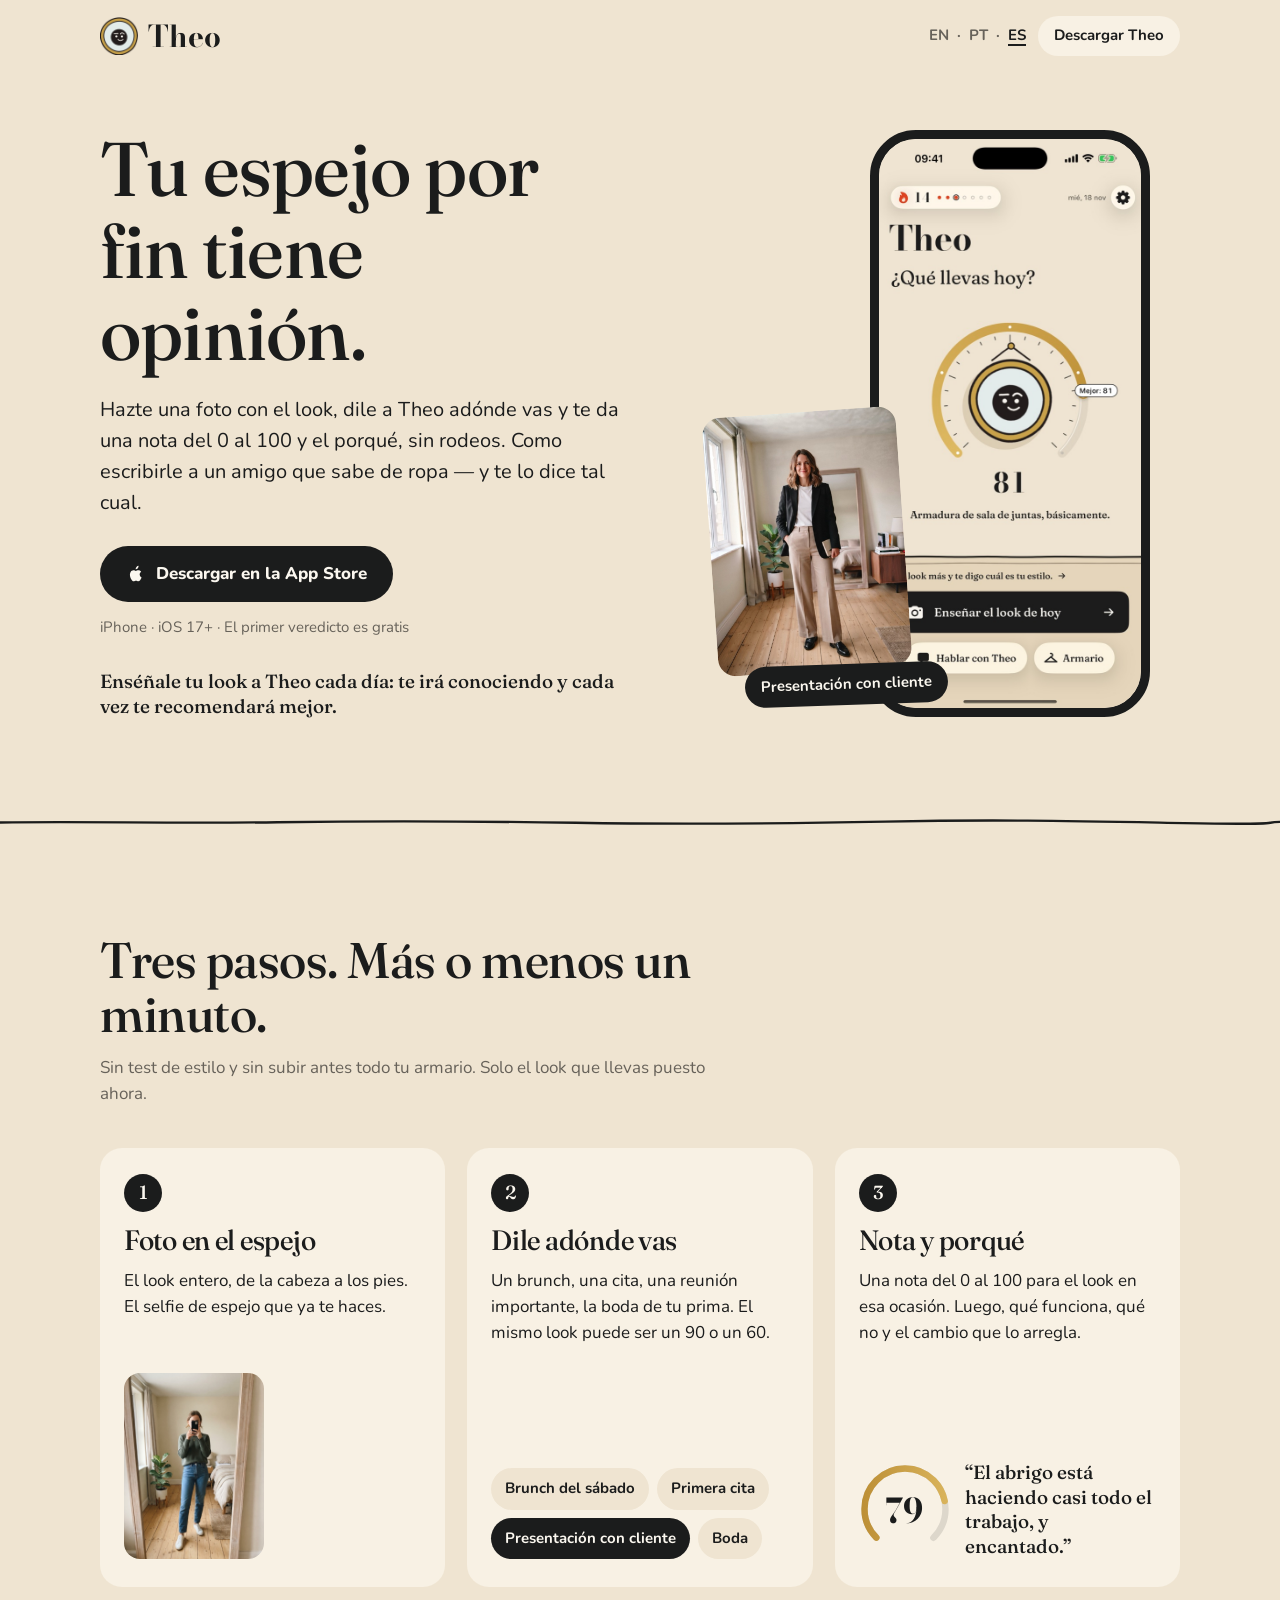
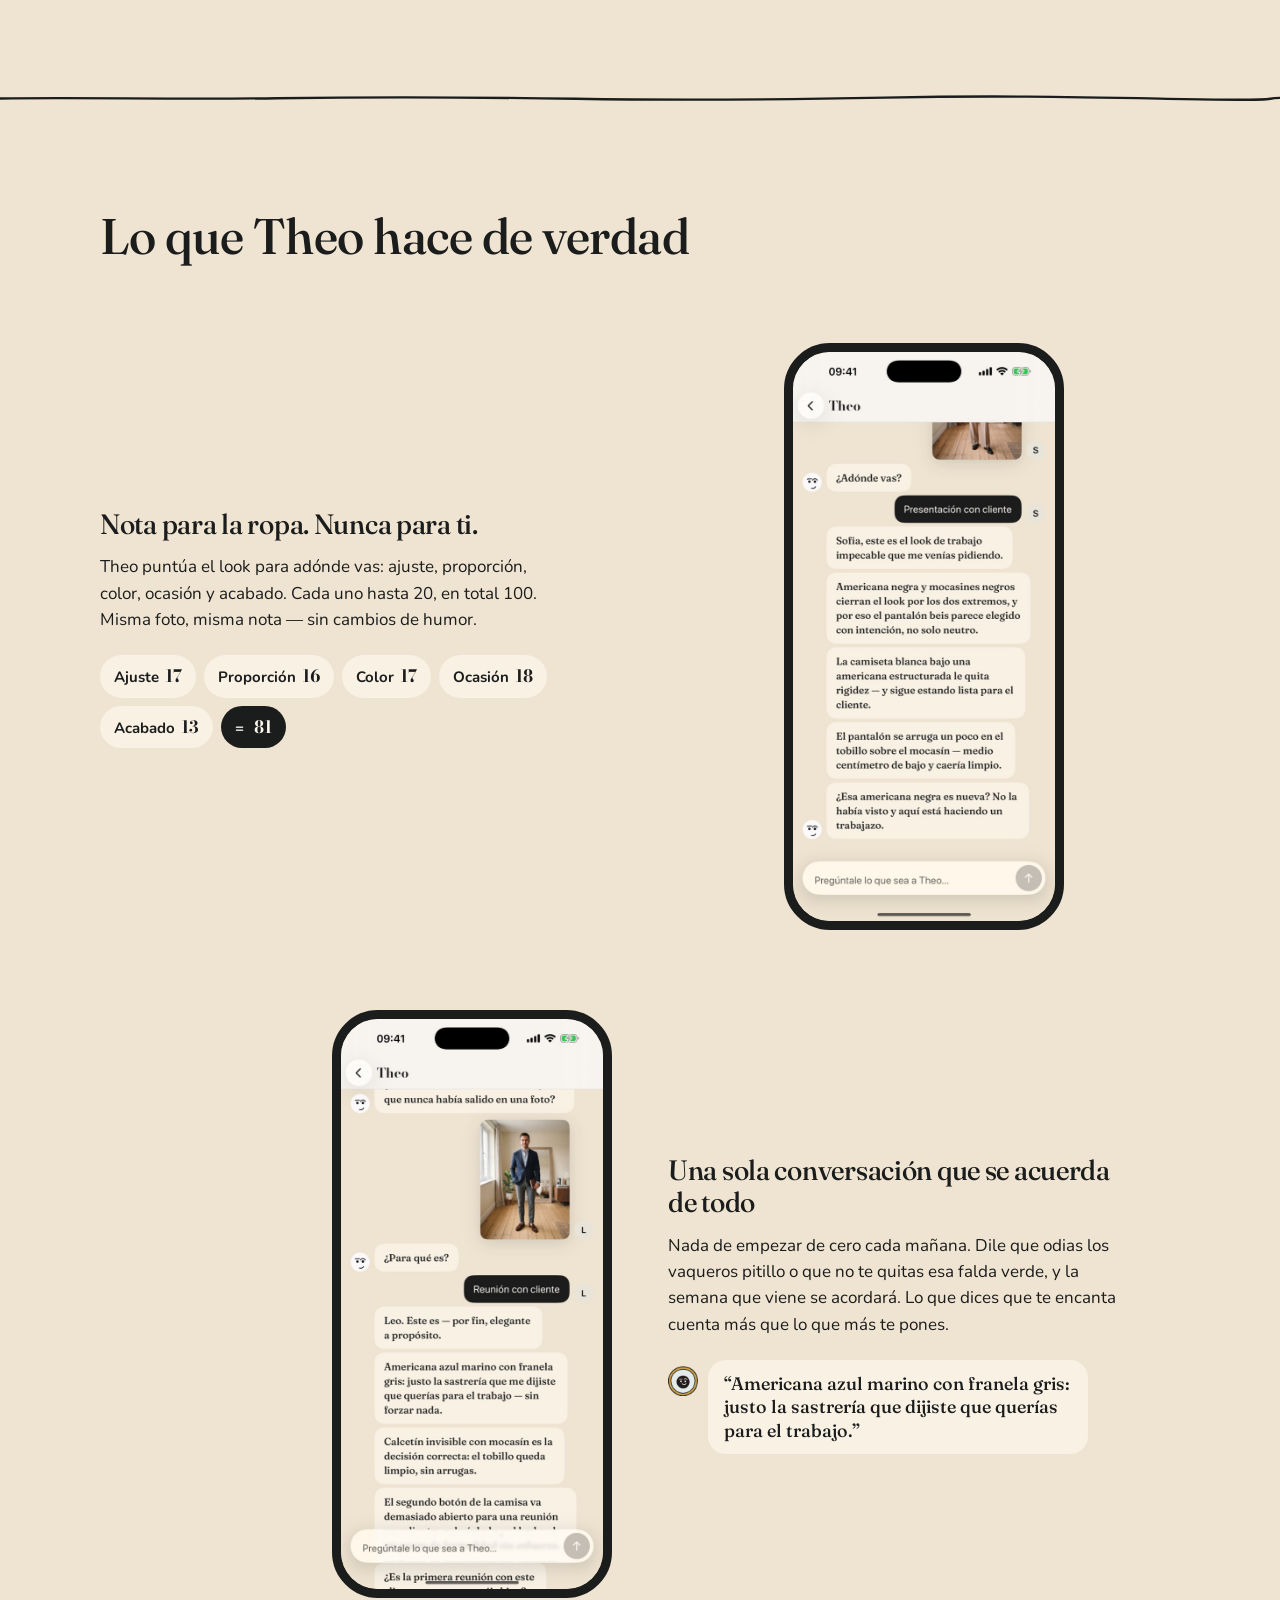
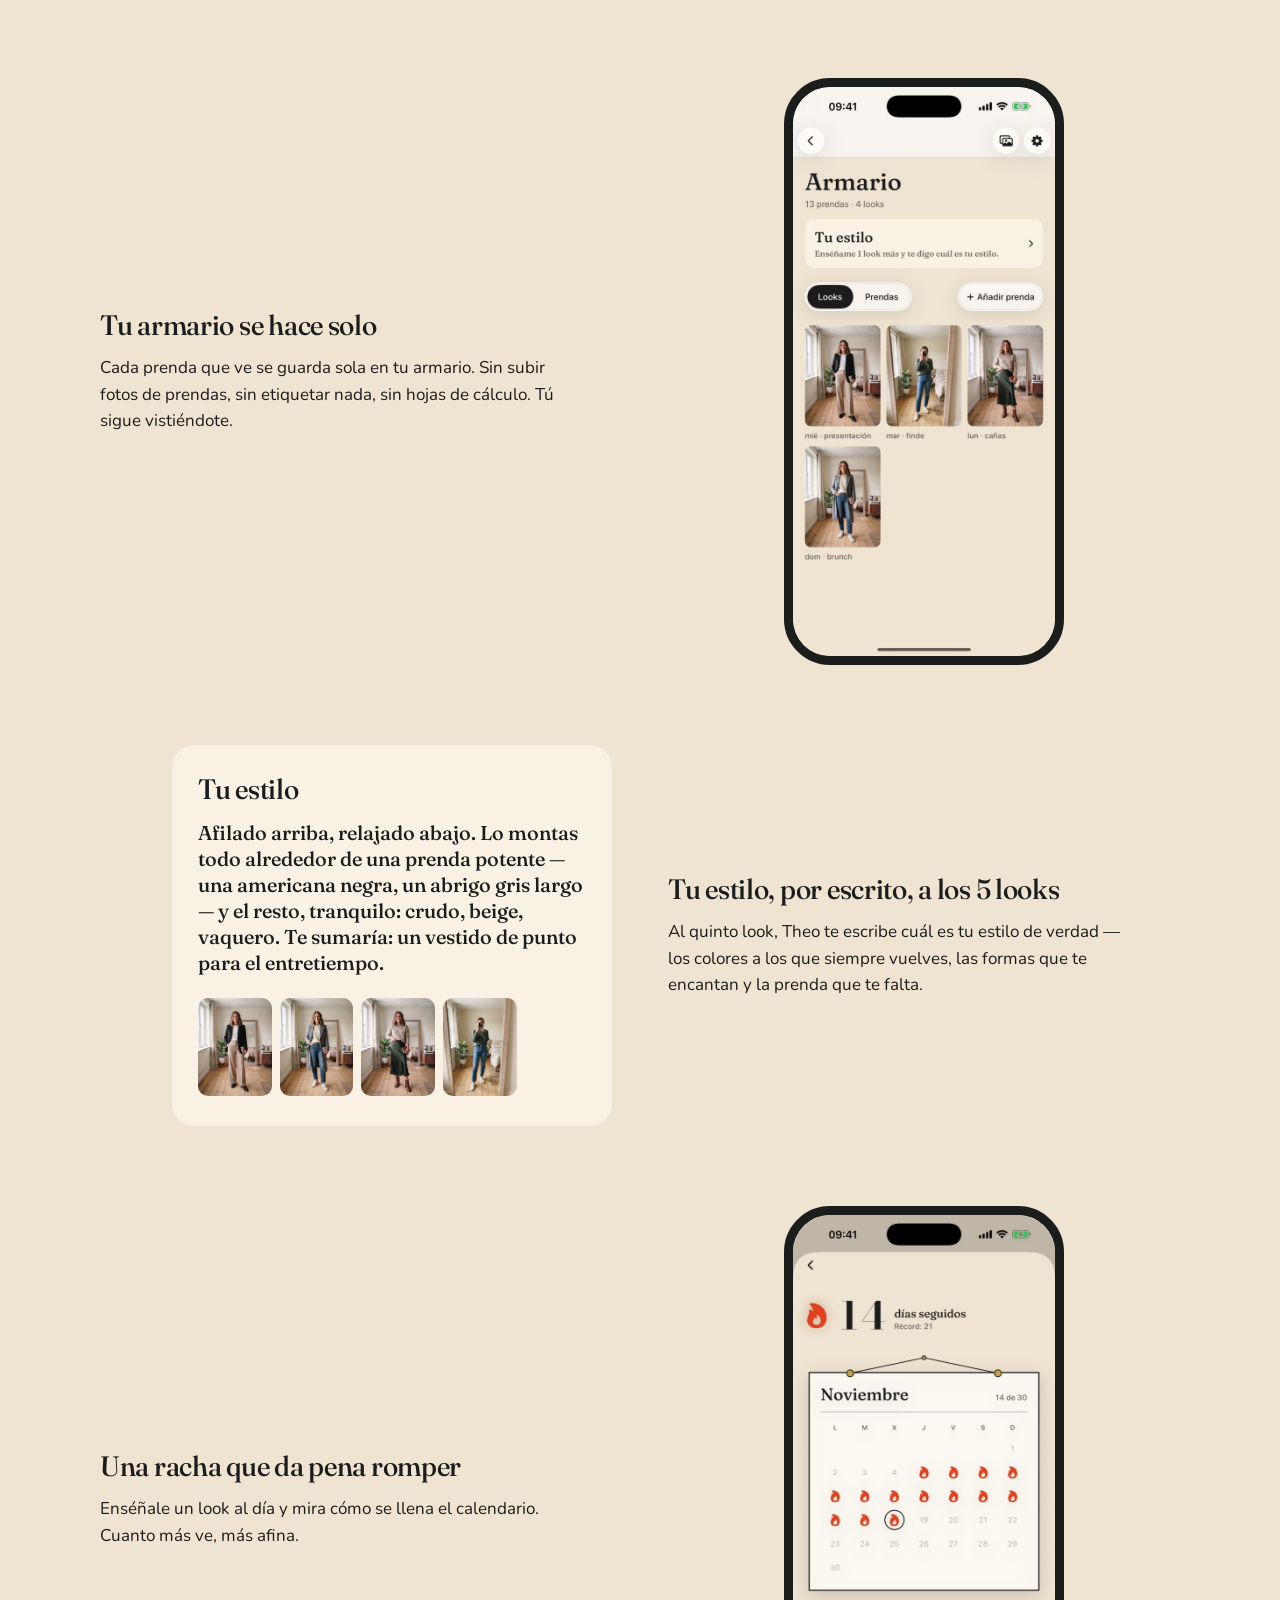
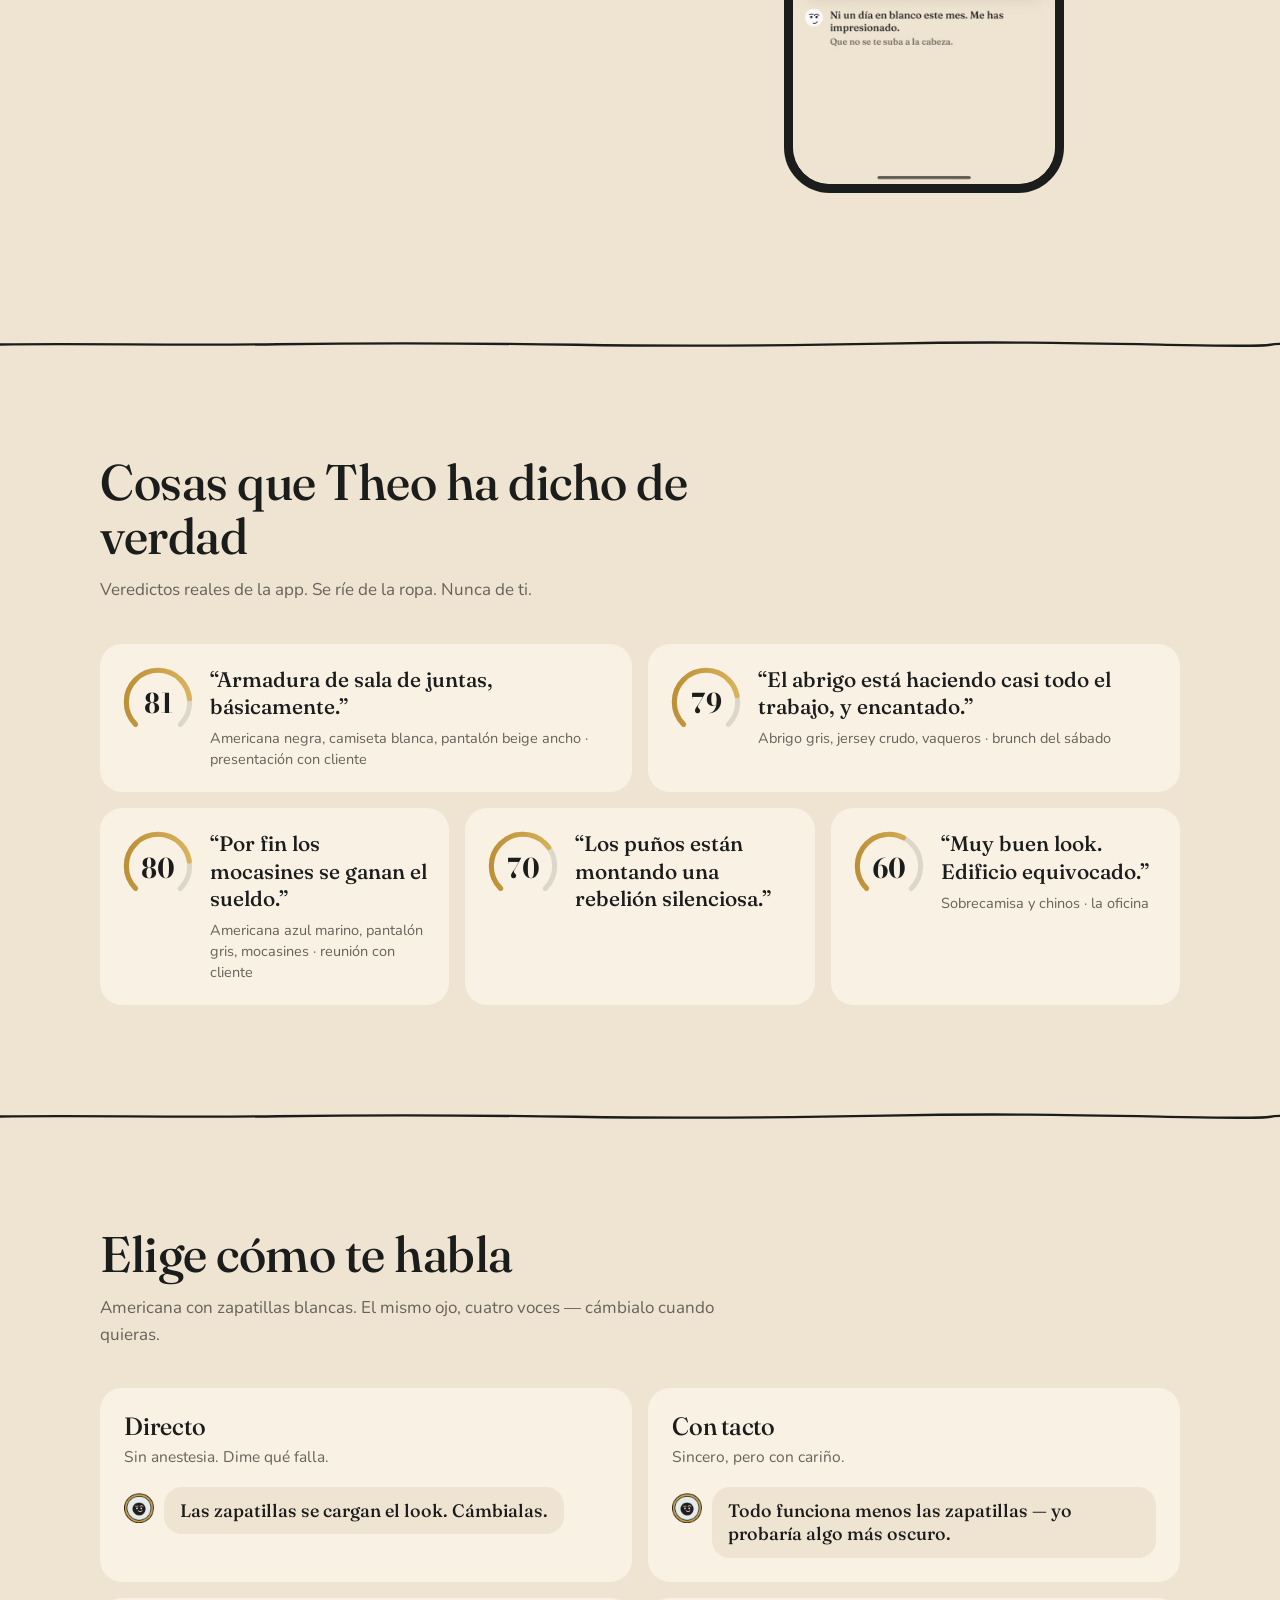
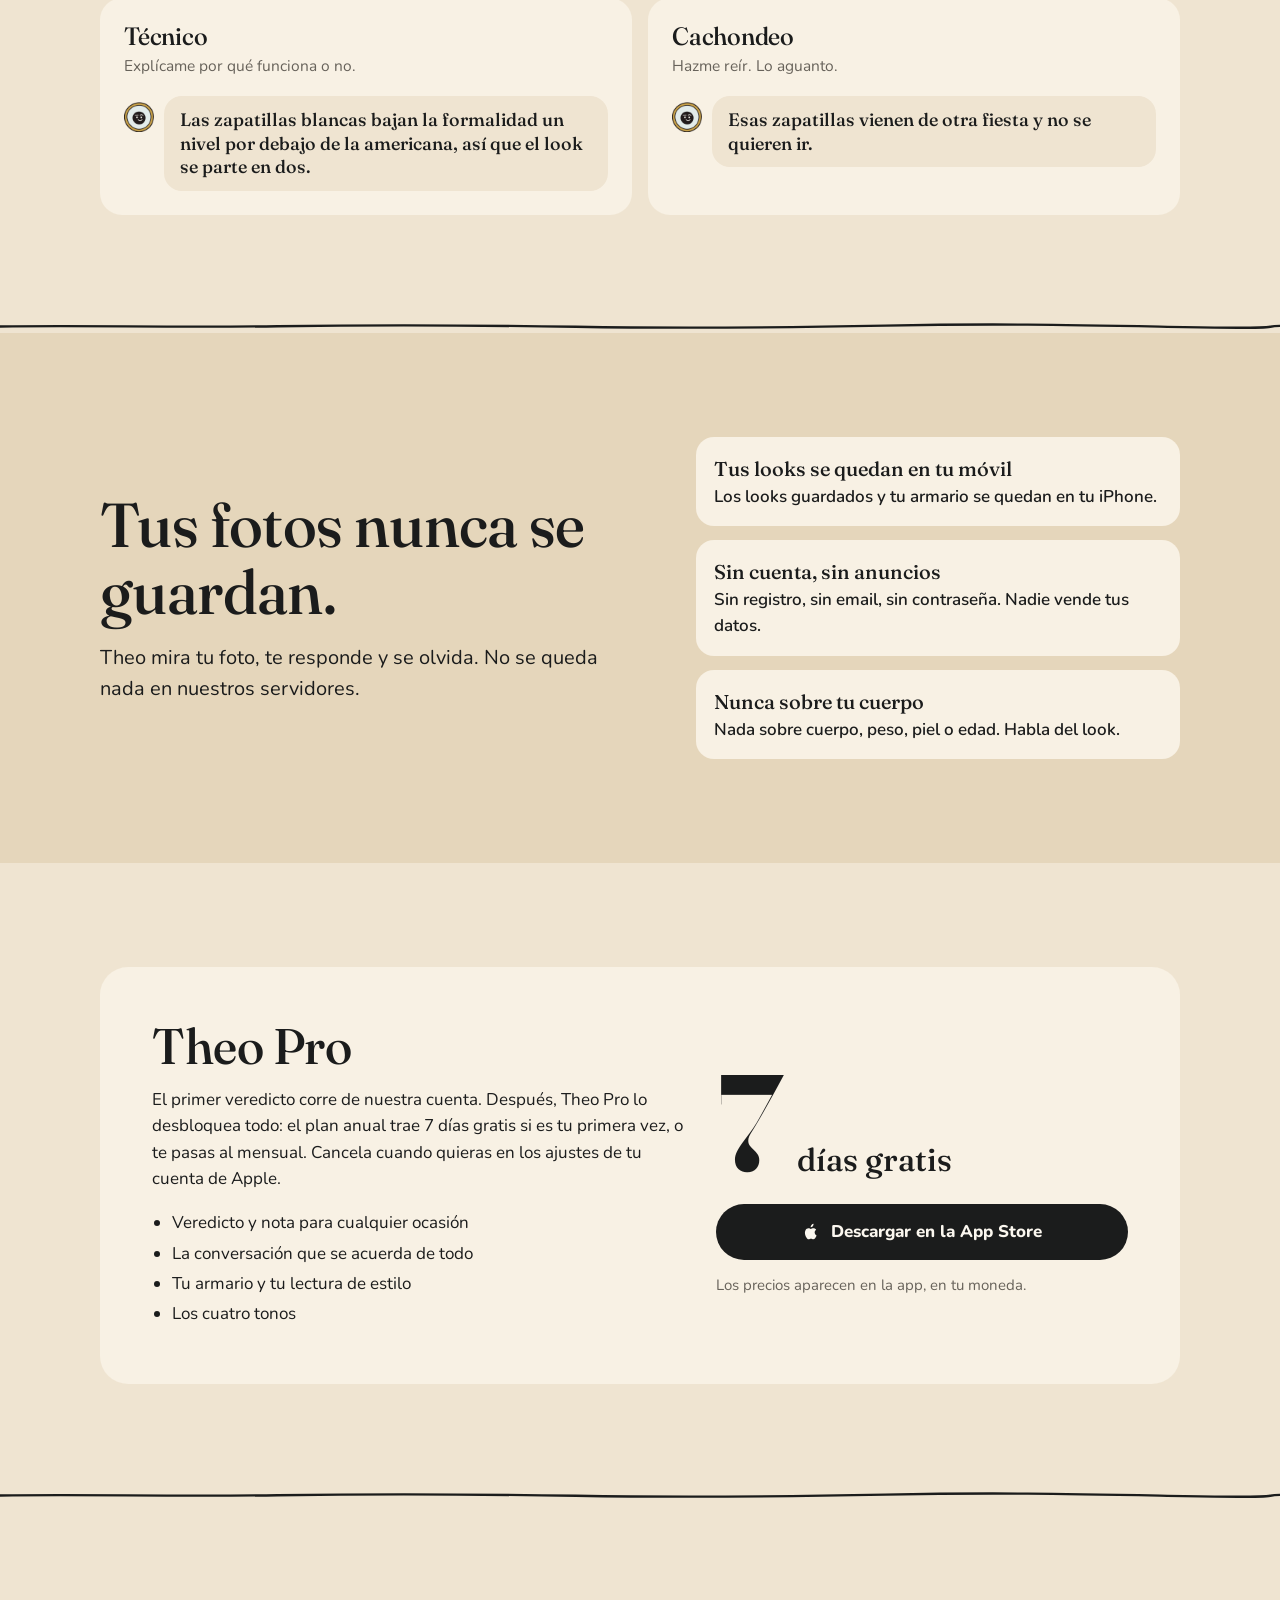
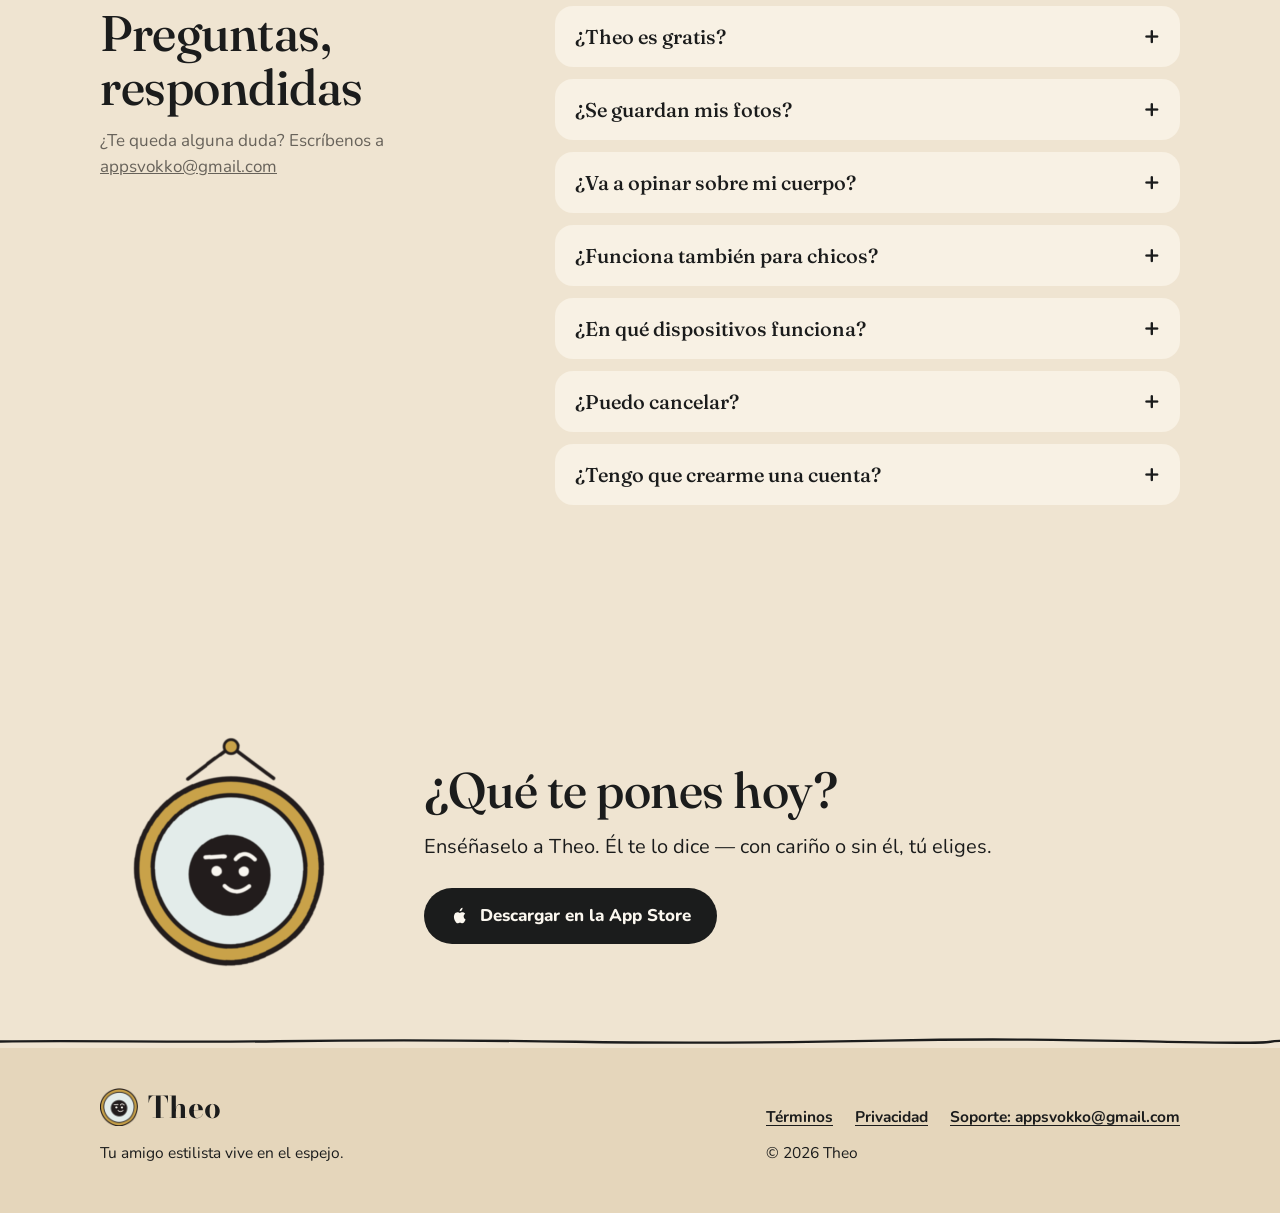
==== commit e7e5e97d: "Site: 4463e34 do repositório do app" ====
--- a/es/index.html
+++ b/es/index.html
@@ -66,7 +66,7 @@
           <p class="promise voice">Enséñale tu look a Theo cada día: te irá conociendo y cada vez te recomendará mejor.</p>
         </div>
         <div class="stage">
-          <div class="phone"><img src="../assets/sofia-home.jpg" alt="Pantalla de inicio de Theo: un medidor dorado alrededor de su espejo marcando 81, “Boardroom armor, basically.”" width="598" height="1300" fetchpriority="high"></div>
+          <div class="phone"><img src="../assets/es/sofia-home.jpg" alt="Pantalla de inicio de Theo: un medidor dorado alrededor de su espejo marcando 81, “Boardroom armor, basically.”" width="598" height="1300" fetchpriority="high"></div>
           <img class="look" src="../assets/w2.jpg" alt="Una mujer con americana negra, camiseta blanca y pantalón beige ancho, fotografiada delante de un espejo" width="612" height="820">
           <span class="occasion">Presentación con cliente</span>
         </div>
@@ -118,7 +118,7 @@
             <p>Theo puntúa el look para adónde vas: ajuste, proporción, color, ocasión y acabado. Cada uno hasta 20, en total 100. Misma foto, misma nota — sin cambios de humor.</p>
             <ul class="criteria"><li>Ajuste<span>17</span></li><li>Proporción<span>16</span></li><li>Color<span>17</span></li><li>Ocasión<span>18</span></li><li>Acabado<span>13</span></li><li class="total">= <span>81</span></li></ul>
           </div>
-          <div class="media"><div class="phone"><img src="../assets/sofia-conversation.jpg" alt="Veredicto de Theo en la conversación, en inglés: le dice a Sofía que este es el look de trabajo impecable que pedía, con notas concretas sobre la americana, la camiseta y el pantalón" width="598" height="1300" loading="lazy"></div></div>
+          <div class="media"><div class="phone"><img src="../assets/es/sofia-conversation.jpg" alt="Veredicto de Theo en la conversación: le dice a Sofía que este es el look de trabajo impecable que pedía, con notas concretas sobre la americana, la camiseta y el pantalón" width="598" height="1300" loading="lazy"></div></div>
         </article>
 
         <article class="feature flip">
@@ -127,7 +127,7 @@
             <p>Nada de empezar de cero cada mañana. Dile que odias los vaqueros pitillo o que no te quitas esa falda verde, y la semana que viene se acordará. Lo que dices que te encanta cuenta más que lo que más te pones.</p>
             <div class="bubble callout"><img src="../assets/mirror-theo.png" alt="" width="30" height="30" loading="lazy"><p class="voice">“Americana azul marino con franela gris: justo la sastrería que dijiste que querías para el trabajo.”</p></div>
           </div>
-          <div class="media"><div class="phone"><img src="../assets/leo-verdict-photo.jpg" alt="Una conversación en la que Theo señala que la americana azul marino es justo la sastrería que la persona dijo que quería para el trabajo" width="598" height="1300" loading="lazy"></div></div>
+          <div class="media"><div class="phone"><img src="../assets/es/leo-verdict-photo.jpg" alt="Una conversación en la que Theo señala que la americana azul marino es justo la sastrería que la persona dijo que quería para el trabajo" width="598" height="1300" loading="lazy"></div></div>
         </article>
 
         <article class="feature">
@@ -135,7 +135,7 @@
             <h3>Tu armario se hace solo</h3>
             <p>Cada prenda que ve se guarda sola en tu armario. Sin subir fotos de prendas, sin etiquetar nada, sin hojas de cálculo. Tú sigue vistiéndote.</p>
           </div>
-          <div class="media"><div class="phone"><img src="../assets/sofia-wardrobe.jpg" alt="La pantalla de armario con cuatro looks guardados: cliente, finde, copas y sábado" width="598" height="1300" loading="lazy"></div></div>
+          <div class="media"><div class="phone"><img src="../assets/es/sofia-wardrobe.jpg" alt="La pantalla de armario con cuatro looks guardados: cliente, finde, copas y sábado" width="598" height="1300" loading="lazy"></div></div>
         </article>
 
         <article class="feature flip">
@@ -162,7 +162,7 @@
             <h3>Una racha que da pena romper</h3>
             <p>Enséñale un look al día y mira cómo se llena el calendario. Cuanto más ve, más afina.</p>
           </div>
-          <div class="media"><div class="phone"><img src="../assets/sofia-streak.jpg" alt="La pantalla de la racha: 14 días seguidos en un calendario de papel de noviembre" width="598" height="1300" loading="lazy"></div></div>
+          <div class="media"><div class="phone"><img src="../assets/es/sofia-streak.jpg" alt="La pantalla de la racha: 14 días seguidos en un calendario de papel de noviembre" width="598" height="1300" loading="lazy"></div></div>
         </article>
       </div>
     </section>
